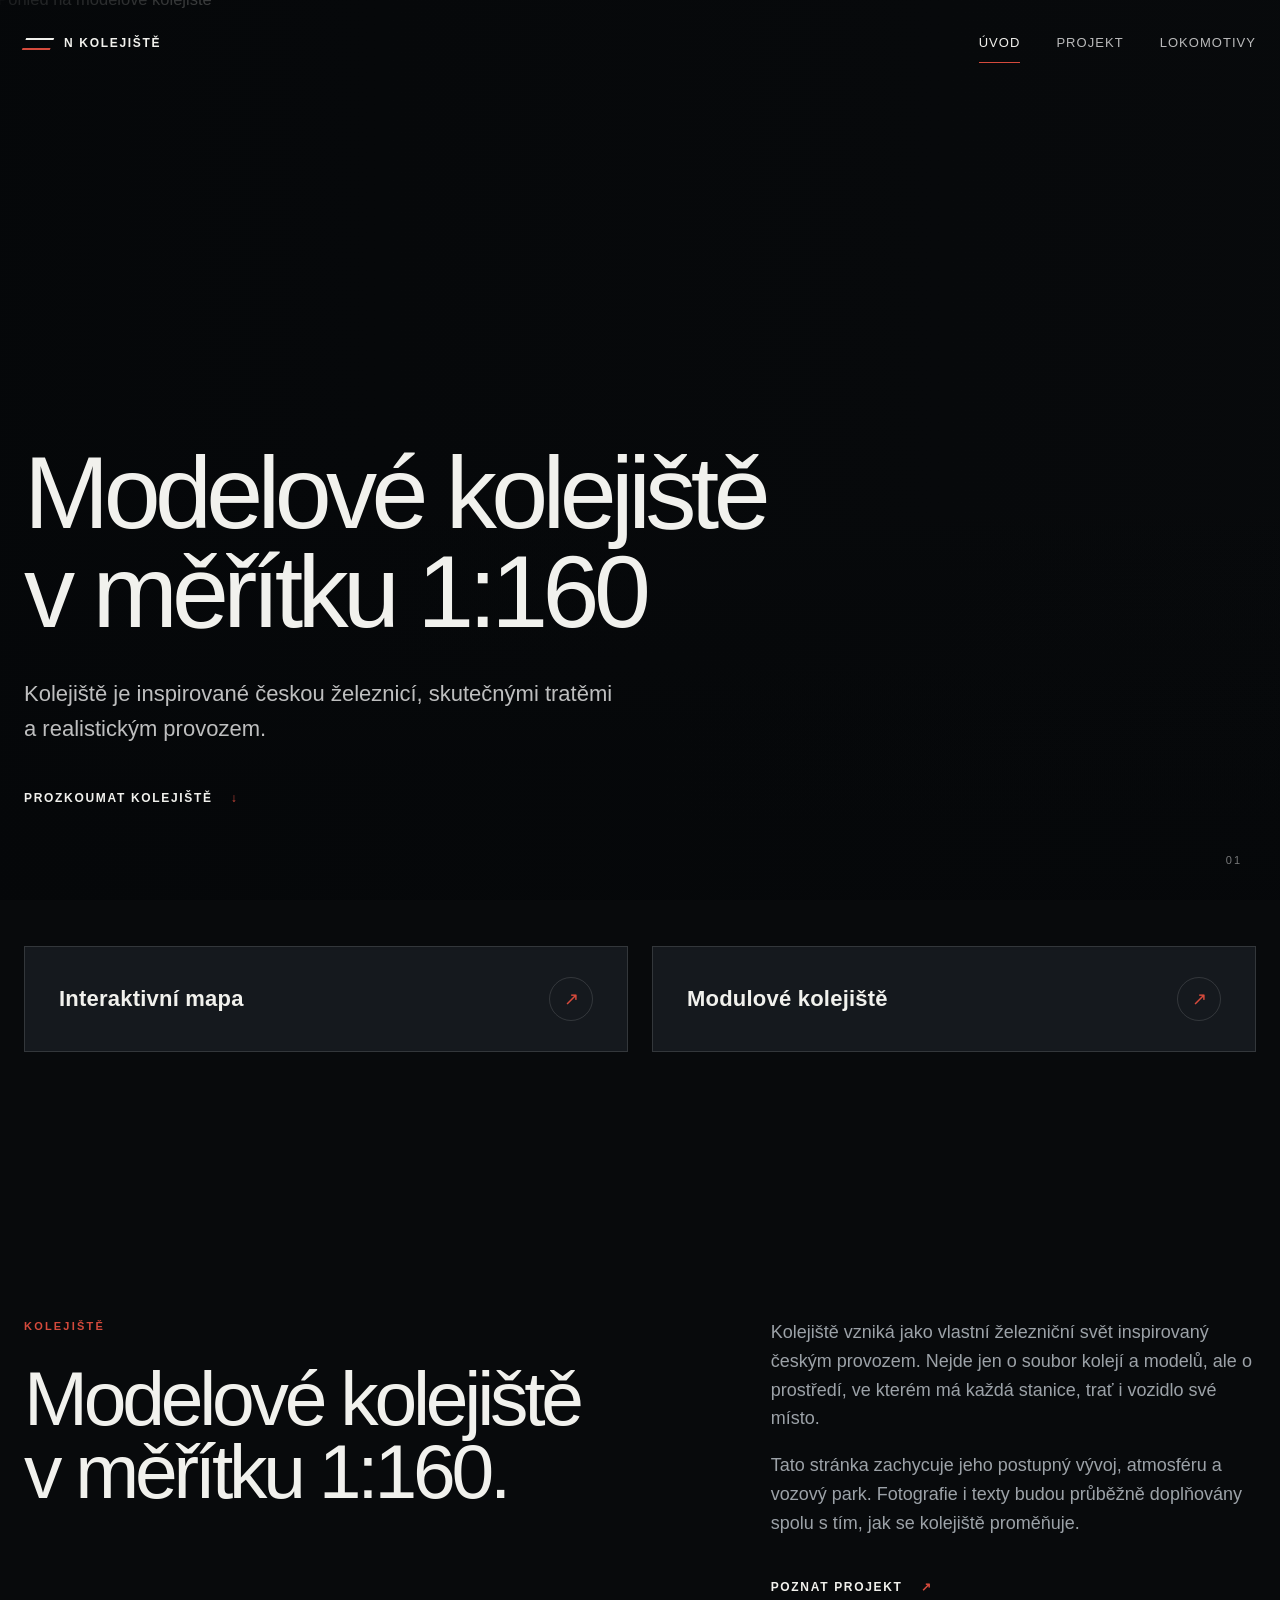
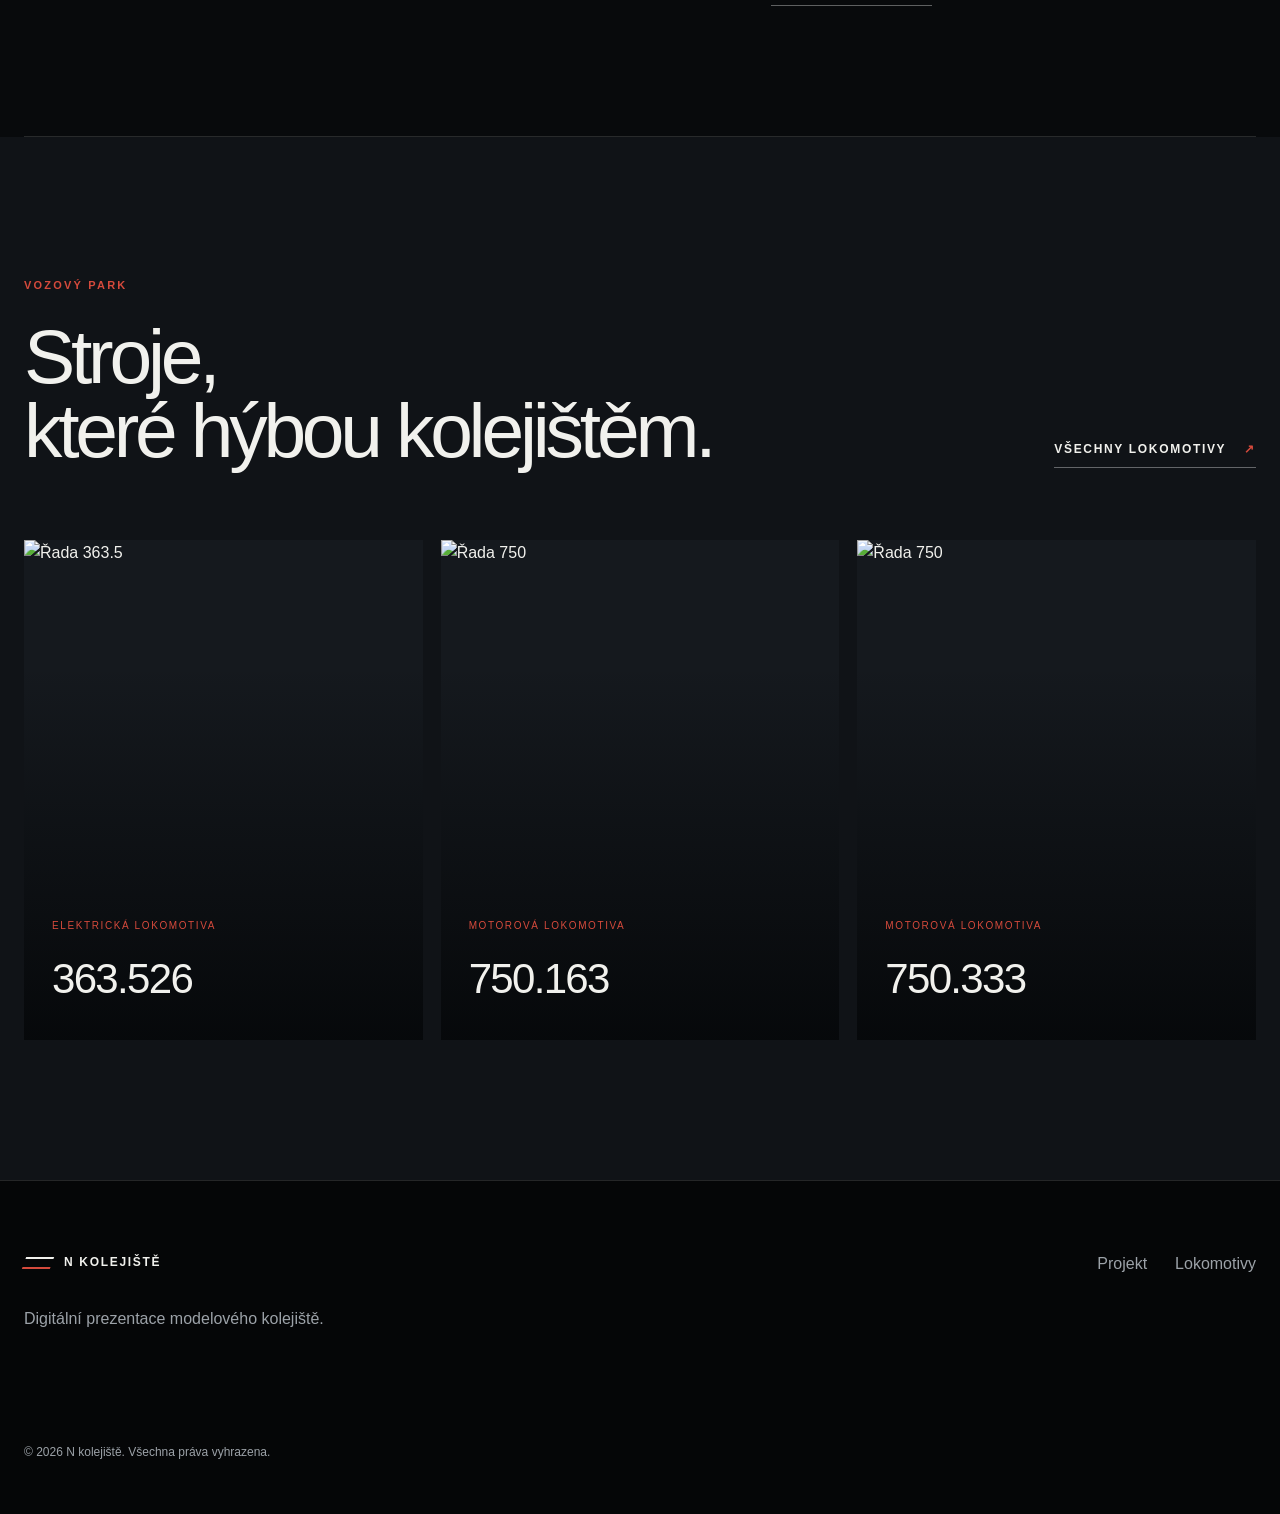
==== index.html @ adbabaef "Add files via upload" ====
<!DOCTYPE html>
<html lang="cs">
<head>
  <meta charset="UTF-8">
  <meta name="viewport" content="width=device-width, initial-scale=1.0">
  <meta name="description" content="Prezentace modelového kolejiště a jeho vozového parku.">
  <meta name="theme-color" content="#090b0d">
  <link rel="canonical" href="https://n-kolejiste.cz/index.html">
  <meta property="og:type" content="website">
  <meta property="og:title" content="N kolejiště">
  <meta property="og:description" content="Prezentace modelového kolejiště a jeho vozového parku.">
  <meta property="og:image" content="assets/images/kolejiste/uvodni_foto.jpg">
  <title>N kolejiště</title>
  <link rel="icon" href="assets/images/favicon.svg" type="image/svg+xml">
  <link rel="stylesheet" href="assets/css/style.css">
  <script type="module" src="assets/js/main.js"></script>
</head>
<body data-page="home">
  <header class="site-header" id="siteHeader"></header>

  <main>
    <section class="hero hero-home">
      <div class="hero-media">
        <img src="assets/images/kolejiste/uvodni_foto.jpg" alt="Pohled na modelové kolejiště" width="2121" height="1414">
      </div>
      <div class="hero-overlay"></div>

      <div class="hero-content container">
        <h2 class="display-title reveal">Modelové kolejiště<br>v měřítku 1:160</h2>
        <p class="hero-lead reveal">
          Kolejiště je inspirované českou železnicí, skutečnými tratěmi
          a realistickým provozem.
        </p>
        <a class="text-link reveal" href="#kolejiste">Prozkoumat kolejiště <span>↓</span></a>
      </div>

      <div class="hero-index">01</div>
    </section>

    <section class="quick-links container">
      <a class="quick-link reveal" href="https://nkolejiste.github.io/3dmap/" target="_blank" rel="noopener noreferrer">
        <span class="quick-link-label">Interaktivní mapa</span>
        <span class="quick-link-arrow">↗</span>
      </a>
      <a class="quick-link reveal" href="https://nkolejiste.github.io/web2/" target="_blank" rel="noopener noreferrer">
        <span class="quick-link-label">Modulové kolejiště</span>
        <span class="quick-link-arrow">↗</span>
      </a>
    </section>

    <section class="story-section container" id="kolejiste">
      <div class="section-number reveal"></div>
      <div class="story-grid">
        <div>
          <p class="eyebrow reveal">KOLEJIŠTĚ</p>
          <h2 class="section-title reveal">Modelové kolejiště<br>v měřítku 1:160.</h2>
        </div>
        <div class="story-copy reveal">
          <p>
            Kolejiště vzniká jako vlastní železniční svět inspirovaný českým
            provozem. Nejde jen o soubor kolejí a modelů, ale o prostředí,
            ve kterém má každá stanice, trať i vozidlo své místo.
          </p>
          <p>
            Tato stránka zachycuje jeho postupný vývoj, atmosféru a vozový park.
            Fotografie i texty budou průběžně doplňovány spolu s tím, jak se
            kolejiště proměňuje.
          </p>
          <a class="button-link" href="projekt.html">Poznat projekt <span>↗</span></a>
        </div>
      </div>
    </section>

    <!--<section class="feature-image container-wide">
      <figure class="image-frame reveal">
        <img src="assets/images/kolejiste/stanice.svg" alt="Modelová železniční stanice">
        <figcaption>
          <span>STANICE</span>
          <p>Centrum provozu a místo setkávání osobní i nákladní dopravy.</p>
        </figcaption>
      </figure>
    </section>-->

    <section class="fleet-preview">
      <div class="container">
        <div class="fleet-heading">
          <div>
            <p class="eyebrow reveal">VOZOVÝ PARK</p>
            <h2 class="section-title reveal">Stroje, <br>které hýbou kolejištěm.</h2>
          </div>
          <a class="button-link reveal" href="lokomotivy.html">Všechny lokomotivy <span>↗</span></a>
        </div>

        <div class="home-loco-grid" id="homeLocoGrid"></div>
      </div>
    </section>
  </main>

  <footer class="site-footer" id="siteFooter"></footer>
</body>
</html>
---- assets/css/style.css ----
:root {
  --bg: #080a0c;
  --bg-soft: #101317;
  --panel: #15191e;
  --text: #f1f1ed;
  --muted: #9ca2a8;
  --line: rgba(255, 255, 255, 0.13);
  --accent: #d54a3c;
  --container: 1240px;
  --wide: 1500px;
}

* { box-sizing: border-box; }

html {
  scroll-behavior: smooth;
  background: var(--bg);
}

body {
  margin: 0;
  background: var(--bg);
  color: var(--text);
  font-family: Inter, "Segoe UI", Arial, sans-serif;
  line-height: 1.6;
  overflow-x: hidden;
}

body.menu-open { overflow: hidden; }

img {
  width: 100%;
  display: block;
}

a { color: inherit; text-decoration: none; }
button { font: inherit; }

.container {
  width: min(calc(100% - 48px), var(--container));
  margin-inline: auto;
}

.container-wide {
  width: min(calc(100% - 32px), var(--wide));
  margin-inline: auto;
}

.site-header {
  position: fixed;
  inset: 0 0 auto;
  z-index: 100;
  height: 88px;
  padding: 0 max(24px, calc((100vw - var(--wide)) / 2));
  display: flex;
  align-items: center;
  justify-content: space-between;
  transition: background .35s ease, backdrop-filter .35s ease, border-color .35s ease;
  border-bottom: 1px solid transparent;
}

.site-header.scrolled {
  background: rgba(8, 10, 12, .72);
  backdrop-filter: blur(18px);
  border-color: var(--line);
}

.brand {
  display: inline-flex;
  align-items: center;
  gap: 12px;
  font-size: 12px;
  font-weight: 700;
  letter-spacing: .14em;
  white-space: nowrap;
}

.brand-mark {
  width: 28px;
  height: 12px;
  display: inline-block;
  border-top: 2px solid var(--text);
  border-bottom: 2px solid var(--accent);
  transform: skewX(-20deg);
}

.main-nav {
  display: flex;
  gap: 36px;
  align-items: center;
}

.main-nav a {
  position: relative;
  color: rgba(255,255,255,.72);
  font-size: 13px;
  letter-spacing: .08em;
  text-transform: uppercase;
  transition: color .25s ease;
}

.main-nav a::after {
  content: "";
  position: absolute;
  left: 0;
  right: 100%;
  bottom: -9px;
  height: 1px;
  background: var(--accent);
  transition: right .3s ease;
}

.main-nav a:hover,
.main-nav a.active { color: var(--text); }

.main-nav a:hover::after,
.main-nav a.active::after { right: 0; }

.menu-toggle {
  display: none;
  width: 42px;
  height: 42px;
  border: 0;
  background: transparent;
  padding: 12px 6px;
  cursor: pointer;
}

.menu-toggle span {
  display: block;
  width: 100%;
  height: 1px;
  background: white;
  margin: 7px 0;
  transition: transform .3s ease;
}

.hero {
  min-height: 100svh;
  position: relative;
  display: flex;
  align-items: flex-end;
  overflow: hidden;
}

.hero-media,
.hero-overlay {
  position: absolute;
  inset: 0;
}

.hero-media img {
  height: 100%;
  object-fit: cover;
  transform: scale(1.03);
}

.hero-overlay {
  background:
    linear-gradient(90deg, rgba(5,7,9,.90) 0%, rgba(5,7,9,.52) 48%, rgba(5,7,9,.14) 100%),
    linear-gradient(0deg, rgba(5,7,9,.82) 0%, transparent 45%);
}

.hero-content {
  position: relative;
  z-index: 2;
  padding-bottom: 90px;
}

.eyebrow {
  margin: 0 0 26px;
  color: var(--accent);
  font-size: 11px;
  font-weight: 700;
  letter-spacing: .2em;
  text-transform: uppercase;
}

.display-title,
.page-title,
.section-title {
  margin: 0;
  font-weight: 500;
  letter-spacing: -.055em;
  line-height: .96;
}

.display-title {
  max-width: 920px;
  font-size: clamp(60px, 8vw, 124px);
}

.hero-lead {
  max-width: 590px;
  margin: 35px 0 38px;
  font-size: clamp(17px, 2vw, 22px);
  color: rgba(255,255,255,.74);
}

.text-link,
.button-link {
  display: inline-flex;
  align-items: center;
  gap: 18px;
  font-size: 12px;
  font-weight: 700;
  letter-spacing: .14em;
  text-transform: uppercase;
}

.text-link span,
.button-link span { color: var(--accent); }

.button-link {
  padding-bottom: 8px;
  border-bottom: 1px solid rgba(255,255,255,.35);
  transition: border-color .25s ease;
}

.button-link:hover { border-color: var(--accent); }

.hero-index {
  position: absolute;
  z-index: 2;
  right: 38px;
  bottom: 30px;
  font-size: 11px;
  letter-spacing: .18em;
  color: rgba(255,255,255,.45);
}

.quick-links {
  display: grid;
  grid-template-columns: 1fr 1fr;
  gap: 24px;
  padding: 46px 0;
}

.quick-link {
  display: flex;
  align-items: center;
  justify-content: space-between;
  gap: 20px;
  padding: 30px 34px;
  border: 1px solid var(--line);
  background: var(--panel);
  transition: border-color .25s ease, background .25s ease, transform .25s ease;
}

.quick-link:hover {
  border-color: var(--accent);
  background: var(--bg-soft);
  transform: translateY(-2px);
}

.quick-link-label {
  font-size: clamp(17px, 2vw, 22px);
  font-weight: 700;
  letter-spacing: .01em;
}

.quick-link-arrow {
  flex: 0 0 auto;
  width: 44px;
  height: 44px;
  display: flex;
  align-items: center;
  justify-content: center;
  border-radius: 50%;
  border: 1px solid var(--line);
  color: var(--accent);
  font-size: 18px;
  transition: background .25s ease, color .25s ease, border-color .25s ease;
}

.quick-link:hover .quick-link-arrow {
  background: var(--accent);
  border-color: var(--accent);
  color: var(--text);
}

.story-section {
  position: relative;
  padding: 150px 0 130px;
  border-bottom: 1px solid var(--line);
}

.section-number {
  color: var(--muted);
  font-size: 11px;
  letter-spacing: .18em;
  margin-bottom: 70px;
}

.story-grid,
.project-text-grid {
  display: grid;
  grid-template-columns: 1.15fr .85fr;
  gap: 90px;
}

.section-title {
  font-size: clamp(46px, 6vw, 86px);
}

.story-copy {
  max-width: 580px;
  color: var(--muted);
  font-size: 18px;
}

.story-copy p:first-child { margin-top: 0; }
.story-copy .button-link { color: var(--text); margin-top: 22px; }

.feature-image {
  padding: 70px 0 150px;
}

.image-frame {
  margin: 0;
  position: relative;
  overflow: hidden;
}

.image-frame img {
  aspect-ratio: 16/8.3;
  object-fit: cover;
  transition: transform 1.2s cubic-bezier(.2,.7,.2,1);
}

.image-frame:hover img { transform: scale(1.025); }

.image-frame figcaption {
  position: absolute;
  inset: auto 0 0;
  padding: 90px 46px 38px;
  background: linear-gradient(transparent, rgba(5,7,9,.88));
}

.image-frame figcaption span {
  color: var(--accent);
  font-size: 11px;
  letter-spacing: .18em;
}

.image-frame figcaption p {
  margin: 8px 0 0;
  max-width: 430px;
  color: rgba(255,255,255,.72);
}

.split-feature {
  padding: 40px 0 160px;
  display: grid;
  grid-template-columns: .9fr 1.1fr;
  align-items: center;
  gap: 100px;
}

.split-copy p:last-child {
  max-width: 510px;
  color: var(--muted);
  font-size: 18px;
  margin-top: 38px;
}

.portrait-frame {
  margin: 0;
  overflow: hidden;
}

.portrait-frame img {
  aspect-ratio: 4/5;
  object-fit: cover;
}

.fleet-preview {
  background: var(--bg-soft);
  padding: 140px 0;
}

.fleet-heading {
  display: flex;
  justify-content: space-between;
  align-items: flex-end;
  gap: 30px;
  margin-bottom: 72px;
}

.home-loco-grid {
  display: grid;
  grid-template-columns: repeat(3, 1fr);
  gap: 18px;
}

.home-loco-card {
  min-height: 500px;
  position: relative;
  overflow: hidden;
  background: var(--panel);
}

.home-loco-card img {
  position: absolute;
  inset: 0;
  height: 100%;
  object-fit: cover;
  transition: transform .7s ease;
}

.home-loco-card:hover img { transform: scale(1.035); }

.home-loco-card::after {
  content: "";
  position: absolute;
  inset: 0;
  background: linear-gradient(transparent 25%, rgba(5,7,9,.92) 100%);
}

.home-loco-content {
  position: absolute;
  z-index: 2;
  inset: auto 28px 28px;
}

.home-loco-content span {
  color: var(--accent);
  font-size: 10px;
  letter-spacing: .16em;
}

.home-loco-content h3 {
  margin: 8px 0 0;
  font-size: 42px;
  font-weight: 500;
  letter-spacing: -.04em;
}

.page-hero {
  min-height: 65vh;
  padding: 180px 0 100px;
  display: flex;
  align-items: flex-end;
  background:
    radial-gradient(circle at 75% 20%, rgba(213,74,60,.11), transparent 32%),
    linear-gradient(180deg, #0b0e11, #080a0c);
}

.page-hero-grid {
  display: grid;
  grid-template-columns: 1.2fr .8fr;
  align-items: flex-end;
  gap: 70px;
}

.page-title {
  font-size: clamp(70px, 9vw, 140px);
}

.page-intro {
  max-width: 520px;
  margin: 0 0 8px;
  color: var(--muted);
  font-size: 20px;
}

.project-intro {
  display: grid;
  grid-template-columns: repeat(3, 1fr);
  padding: 80px 0;
  border-top: 1px solid var(--line);
  border-bottom: 1px solid var(--line);
}

.project-stat {
  min-height: 150px;
  padding: 18px 38px;
  border-right: 1px solid var(--line);
}

.project-stat:first-child { padding-left: 0; }
.project-stat:last-child { border-right: 0; }

.project-stat span {
  color: var(--accent);
  font-size: 11px;
  letter-spacing: .18em;
}

.project-stat p {
  max-width: 240px;
  font-size: 20px;
}

.project-block { padding: 90px 0 140px; }

.wide-project-image {
  margin: 0 0 110px;
  overflow: hidden;
}

.wide-project-image img {
  aspect-ratio: 16/7;
  object-fit: cover;
}

.timeline-section {
  padding: 10px 0 150px;
}

.timeline-section > .section-title { margin-bottom: 80px; }

.timeline {
  border-top: 1px solid var(--line);
}

.timeline-item {
  display: grid;
  grid-template-columns: 100px 1fr;
  gap: 30px;
  padding: 42px 0;
  border-bottom: 1px solid var(--line);
}

.timeline-item > span {
  color: var(--accent);
  font-size: 11px;
  letter-spacing: .18em;
}

.timeline-item h3 {
  margin: 0 0 9px;
  font-size: 28px;
  font-weight: 500;
}

.timeline-item p {
  margin: 0;
  max-width: 650px;
  color: var(--muted);
}

.catalog-controls {
  padding: 48px 0;
  display: flex;
  justify-content: space-between;
  align-items: center;
  border-top: 1px solid var(--line);
  border-bottom: 1px solid var(--line);
}

.filter-row {
  display: flex;
  gap: 10px;
  flex-wrap: wrap;
}

.filter-button {
  border: 1px solid var(--line);
  background: transparent;
  color: var(--muted);
  padding: 11px 18px;
  border-radius: 99px;
  cursor: pointer;
  transition: .25s ease;
}

.filter-button:hover,
.filter-button.active {
  color: var(--text);
  border-color: var(--accent);
  background: rgba(213,74,60,.08);
}

.catalog-count {
  color: var(--muted);
  font-size: 13px;
}

.locomotive-list {
  padding: 80px 0 140px;
}

.loco-row {
  display: grid;
  grid-template-columns: 1.35fr .65fr;
  min-height: 610px;
  margin-bottom: 24px;
  background: var(--bg-soft);
  overflow: hidden;
}

.loco-row:nth-child(even) {
  grid-template-columns: .65fr 1.35fr;
}

.loco-row:nth-child(even) .loco-media { order: 2; }

.loco-media {
  position: relative;
  overflow: hidden;
  min-height: 500px;
}

.loco-media img {
  height: 100%;
  object-fit: cover;
  transition: transform .9s ease;
}

.loco-row:hover .loco-media img { transform: scale(1.03); }

.loco-copy {
  padding: 54px;
  display: flex;
  flex-direction: column;
  justify-content: flex-end;
}

.loco-type {
  margin: 0 0 auto;
  color: var(--accent);
  font-size: 10px;
  font-weight: 700;
  letter-spacing: .17em;
  text-transform: uppercase;
}

.loco-copy h2 {
  margin: 0;
  font-size: clamp(62px, 7vw, 104px);
  font-weight: 500;
  line-height: .9;
  letter-spacing: -.06em;
}

.loco-copy p {
  max-width: 440px;
  margin: 28px 0 34px;
  color: var(--muted);
  font-size: 17px;
}

.detail-button {
  align-self: flex-start;
  border: 0;
  background: transparent;
  color: var(--text);
  padding: 0 0 8px;
  border-bottom: 1px solid rgba(255,255,255,.35);
  font-size: 11px;
  font-weight: 700;
  letter-spacing: .14em;
  text-transform: uppercase;
  cursor: pointer;
}

.detail-button:hover { border-color: var(--accent); }

.loco-dialog {
  width: min(1080px, calc(100% - 28px));
  max-height: calc(100vh - 28px);
  border: 1px solid var(--line);
  padding: 0;
  background: #0e1115;
  color: var(--text);
}

.loco-dialog::backdrop {
  background: rgba(0,0,0,.82);
  backdrop-filter: blur(8px);
}

.dialog-close {
  position: fixed;
  z-index: 4;
  top: 30px;
  right: 38px;
  width: 48px;
  height: 48px;
  border: 1px solid var(--line);
  border-radius: 50%;
  background: rgba(8,10,12,.78);
  color: white;
  font-size: 30px;
  line-height: 1;
  cursor: pointer;
}

.dialog-hero {
  position: relative;
}

.dialog-hero img {
  height: auto;
  aspect-ratio: 16/8;
  object-fit: cover;
}

.dialog-hero::after {
  content: "";
  position: absolute;
  inset: 0;
  background: linear-gradient(transparent 40%, #0e1115 100%);
}

.dialog-title {
  position: absolute;
  z-index: 2;
  left: 48px;
  bottom: 34px;
}

.dialog-title p {
  margin: 0 0 9px;
  color: var(--accent);
  font-size: 10px;
  letter-spacing: .17em;
}

.dialog-title h2 {
  margin: 0;
  font-size: clamp(64px, 9vw, 112px);
  font-weight: 500;
  line-height: .9;
  letter-spacing: -.06em;
}

.dialog-body {
  padding: 55px 48px 70px;
}

.dialog-stats {
  display: grid;
  grid-template-columns: repeat(2, 1fr);
  border-top: 1px solid var(--line);
  margin-bottom: 55px;
}

.dialog-stat {
  display: flex;
  justify-content: space-between;
  gap: 20px;
  padding: 18px 0;
  border-bottom: 1px solid var(--line);
}

.dialog-stat:nth-child(odd) { padding-right: 22px; }
.dialog-stat:nth-child(even) { padding-left: 22px; border-left: 1px solid var(--line); }
.dialog-stat span { color: var(--muted); }
.dialog-description { max-width: 760px; color: var(--muted); font-size: 18px; }

.next-page-panel {
  background: var(--accent);
  color: white;
  padding: 90px 0;
}

.next-page-panel .eyebrow { color: rgba(255,255,255,.72); }

.next-page-grid {
  display: flex;
  justify-content: space-between;
  align-items: center;
}

.circle-link {
  width: 94px;
  height: 94px;
  border: 1px solid rgba(255,255,255,.65);
  border-radius: 50%;
  display: grid;
  place-items: center;
  font-size: 30px;
  transition: background .25s ease, color .25s ease;
}

.circle-link:hover { background: white; color: var(--accent); }

.site-footer {
  padding: 70px 0 40px;
  background: #050607;
  border-top: 1px solid var(--line);
}

.footer-grid {
  display: grid;
  grid-template-columns: 1fr auto;
  gap: 50px;
}

.footer-brand { margin-bottom: 18px; }
.site-footer p { color: var(--muted); }
.footer-nav { display: flex; gap: 28px; align-items: start; }
.footer-nav a { color: var(--muted); }
.footer-nav a:hover { color: var(--text); }
.copyright { grid-column: 1 / -1; margin-top: 45px; font-size: 12px; }

.reveal {
  opacity: 0;
  transform: translateY(24px);
  transition: opacity .8s ease, transform .8s ease;
}

.reveal.visible {
  opacity: 1;
  transform: translateY(0);
}

@media (max-width: 980px) {
  .menu-toggle { display: block; position: relative; z-index: 102; }
  .main-nav {
    position: fixed;
    inset: 0;
    background: rgba(8,10,12,.98);
    flex-direction: column;
    align-items: flex-start;
    justify-content: center;
    padding: 0 32px;
    gap: 26px;
    transform: translateX(100%);
    transition: transform .35s ease;
  }
  .main-nav.open { transform: translateX(0); }
  .main-nav a { font-size: 34px; letter-spacing: -.03em; text-transform: none; }
  .menu-toggle.active span:first-child { transform: translateY(4px) rotate(45deg); }
  .menu-toggle.active span:last-child { transform: translateY(-4px) rotate(-45deg); }

  .story-grid,
  .project-text-grid,
  .page-hero-grid,
  .split-feature {
    grid-template-columns: 1fr;
    gap: 50px;
  }

  .split-feature { padding-bottom: 120px; }
  .portrait-frame { width: min(100%, 650px); margin-left: auto; }

  .home-loco-grid { grid-template-columns: 1fr; }
  .home-loco-card { min-height: 430px; }

  .project-intro { grid-template-columns: 1fr; }
  .project-stat {
    border-right: 0;
    border-bottom: 1px solid var(--line);
    padding: 28px 0;
    min-height: auto;
  }
  .project-stat:last-child { border-bottom: 0; }

  .loco-row,
  .loco-row:nth-child(even) {
    grid-template-columns: 1fr;
  }
  .loco-row:nth-child(even) .loco-media { order: 0; }
  .loco-copy { min-height: 430px; }
}

@media (max-width: 640px) {
  .container { width: min(calc(100% - 30px), var(--container)); }
  .container-wide { width: 100%; }
  .site-header { height: 72px; padding-inline: 15px; }
  .brand { font-size: 10px; }
  .hero-content { padding-bottom: 56px; }
  .display-title { font-size: clamp(52px, 16vw, 78px); }
  .hero-lead { font-size: 16px; }
  .hero-index { display: none; }

  .story-section { padding: 100px 0 90px; }
  .section-number { margin-bottom: 45px; }
  .section-title { font-size: 48px; }
  .story-copy { font-size: 16px; }

  .quick-links { grid-template-columns: 1fr; padding: 26px 0; }
  .quick-link { padding: 24px 24px; }

  .feature-image { padding: 0 0 100px; }
  .image-frame img { aspect-ratio: 4/5; }
  .image-frame figcaption { padding: 90px 22px 26px; }

  .split-feature { padding: 0 0 100px; }
  .fleet-preview { padding: 100px 0; }
  .fleet-heading { align-items: flex-start; flex-direction: column; }

  .page-hero { min-height: 72vh; padding: 140px 0 70px; }
  .page-title { font-size: 72px; }
  .page-intro { font-size: 17px; }

  .project-block { padding-top: 30px; }
  .wide-project-image { margin-bottom: 80px; }
  .wide-project-image img { aspect-ratio: 4/5; }

  .catalog-controls { align-items: flex-start; gap: 24px; flex-direction: column; }
  .locomotive-list { padding-top: 35px; }
  .loco-row { margin-bottom: 12px; }
  .loco-media { min-height: 360px; }
  .loco-copy { padding: 32px 22px; min-height: 390px; }
  .loco-copy h2 { font-size: 68px; }

  .dialog-title { left: 22px; bottom: 22px; }
  .dialog-body { padding: 42px 22px 55px; }
  .dialog-stats { grid-template-columns: 1fr; }
  .dialog-stat:nth-child(odd),
  .dialog-stat:nth-child(even) { padding: 15px 0; border-left: 0; }
  .dialog-close { top: 18px; right: 18px; }

  .next-page-grid { gap: 30px; }
  .circle-link { width: 72px; height: 72px; flex: 0 0 auto; }

  .footer-grid { grid-template-columns: 1fr; }
  .copyright { grid-column: auto; margin-top: 10px; }
}
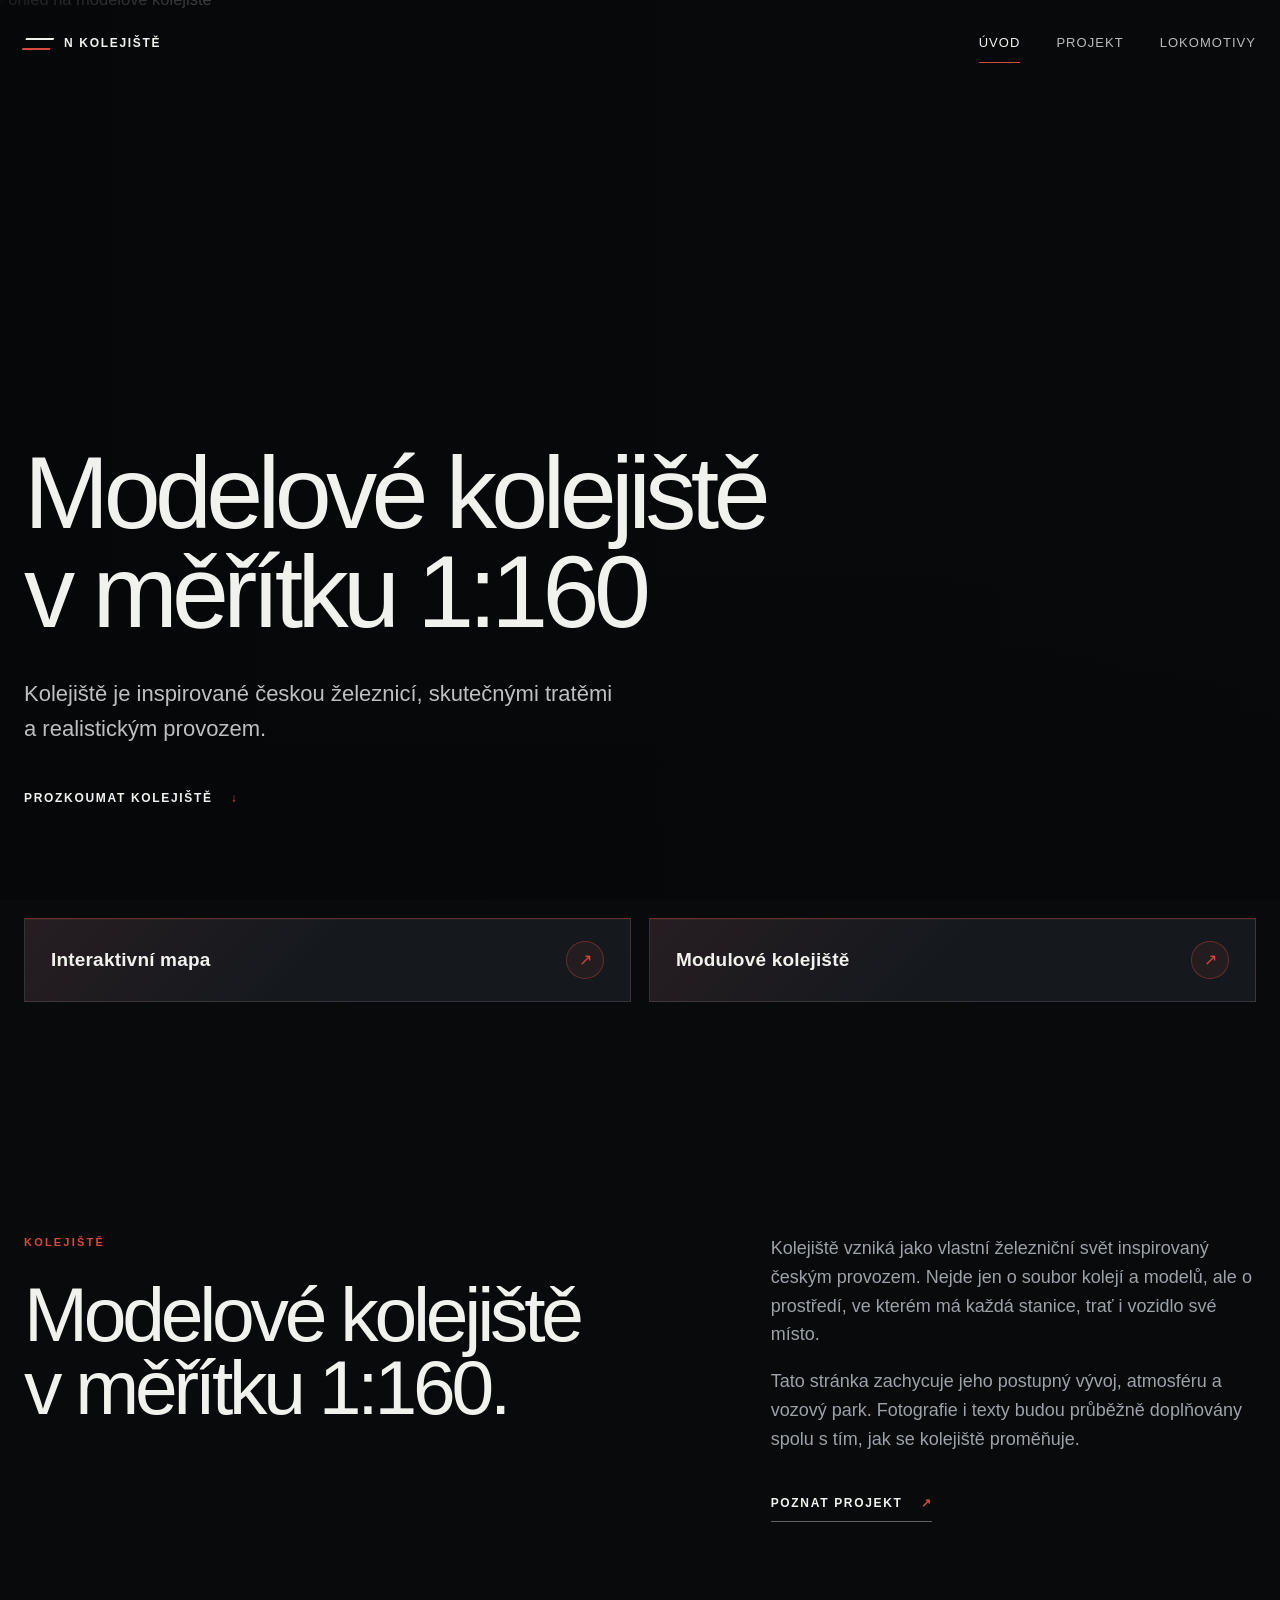
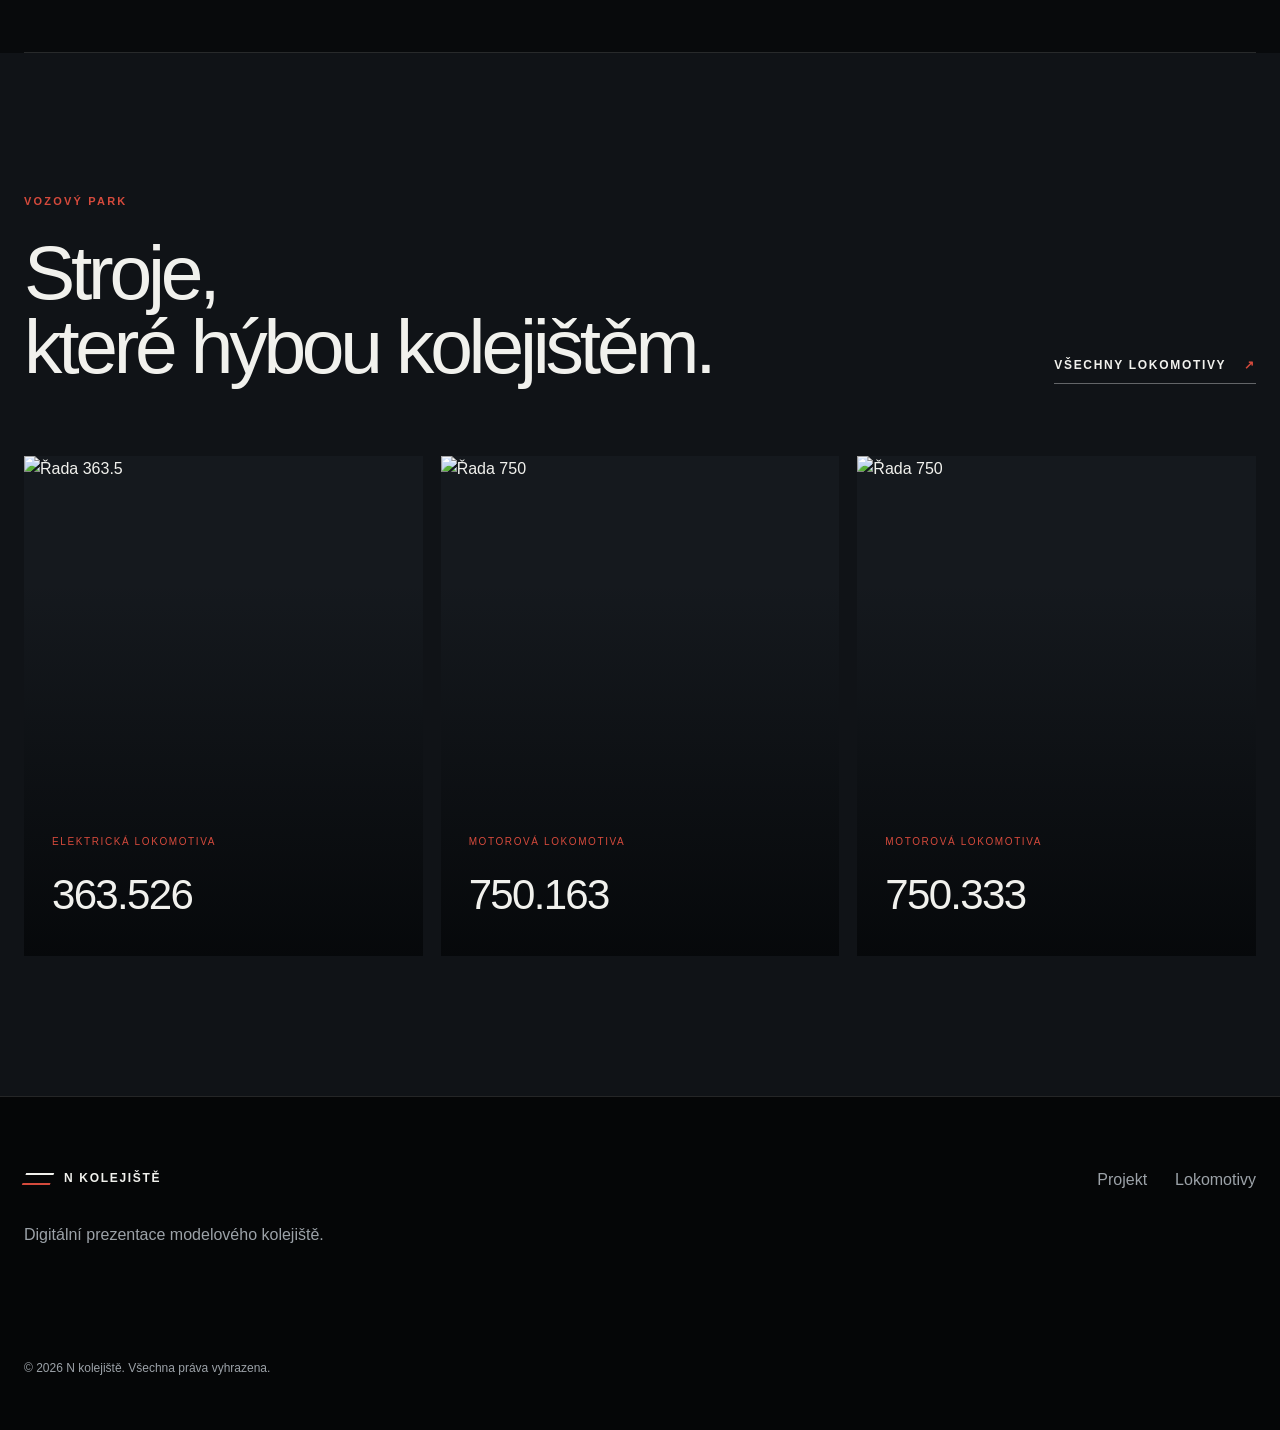
==== commit d27d9e65: "Update index.html" ====
--- a/index.html
+++ b/index.html
@@ -34,7 +34,7 @@
         <a class="text-link reveal" href="#kolejiste">Prozkoumat kolejiště <span>↓</span></a>
       </div>
 
-      <div class="hero-index">01</div>
+      <div class="hero-index"></div>
     </section>
 
     <section class="quick-links container">
--- a/assets/css/style.css
+++ b/assets/css/style.css
@@ -229,54 +229,80 @@
   color: rgba(255,255,255,.45);
 }
 
-.quick-links {
+ .quick-links {
   display: grid;
   grid-template-columns: 1fr 1fr;
-  gap: 24px;
-  padding: 46px 0;
+  gap: 18px;
+  padding: 18px 0 42px;
 }
 
 .quick-link {
+  position: relative;
   display: flex;
   align-items: center;
   justify-content: space-between;
   gap: 20px;
-  padding: 30px 34px;
-  border: 1px solid var(--line);
-  background: var(--panel);
-  transition: border-color .25s ease, background .25s ease, transform .25s ease;
+  padding: 22px 26px;
+  overflow: hidden;
+  border: 1px solid rgba(255,255,255,.12);
+  border-top-color: rgba(213,74,60,.42);
+  background:
+    linear-gradient(135deg, rgba(213,74,60,.09), transparent 48%),
+    var(--panel);
+  box-shadow: inset 0 1px 0 rgba(255,255,255,.035);
+  transition: border-color .25s ease, background .25s ease, transform .25s ease, box-shadow .25s ease;
+}
+
+.quick-link::before {
+  content: "";
+  position: absolute;
+  inset: auto 0 0;
+  height: 2px;
+  background: var(--accent);
+  transform: scaleX(0);
+  transform-origin: left;
+  transition: transform .3s ease;
 }
 
 .quick-link:hover {
-  border-color: var(--accent);
-  background: var(--bg-soft);
+  border-color: rgba(213,74,60,.62);
+  background:
+    linear-gradient(135deg, rgba(213,74,60,.16), transparent 55%),
+    var(--bg-soft);
+  box-shadow: 0 12px 30px rgba(0,0,0,.18);
   transform: translateY(-2px);
 }
 
+.quick-link:hover::before {
+  transform: scaleX(1);
+}
+
 .quick-link-label {
-  font-size: clamp(17px, 2vw, 22px);
+  font-size: clamp(15px, 1.7vw, 19px);
   font-weight: 700;
   letter-spacing: .01em;
 }
 
 .quick-link-arrow {
   flex: 0 0 auto;
-  width: 44px;
-  height: 44px;
+  width: 38px;
+  height: 38px;
   display: flex;
   align-items: center;
   justify-content: center;
   border-radius: 50%;
-  border: 1px solid var(--line);
+  border: 1px solid rgba(213,74,60,.38);
+  background: rgba(213,74,60,.08);
   color: var(--accent);
-  font-size: 18px;
-  transition: background .25s ease, color .25s ease, border-color .25s ease;
+  font-size: 16px;
+  transition: background .25s ease, color .25s ease, border-color .25s ease, transform .25s ease;
 }
 
 .quick-link:hover .quick-link-arrow {
   background: var(--accent);
   border-color: var(--accent);
   color: var(--text);
+  transform: translateX(2px);
 }
 
 .story-section {
@@ -872,8 +898,8 @@
   .section-title { font-size: 48px; }
   .story-copy { font-size: 16px; }
 
-  .quick-links { grid-template-columns: 1fr; padding: 26px 0; }
-  .quick-link { padding: 24px 24px; }
+  .quick-links { grid-template-columns: 1fr; padding: 12px 0 30px; gap: 12px; }
+  .quick-link { padding: 20px 22px; }
 
   .feature-image { padding: 0 0 100px; }
   .image-frame img { aspect-ratio: 4/5; }
@@ -911,3 +937,13 @@
   .footer-grid { grid-template-columns: 1fr; }
   .copyright { grid-column: auto; margin-top: 10px; }
 }
+
+/* Final spacing adjustment */
+.quick-links { padding-bottom: 12px !important; }
+.quick-link small,
+.quick-link .subtext,
+.quick-link-description {
+  display: block;
+  margin-top: 6px;
+  opacity: .75;
+}
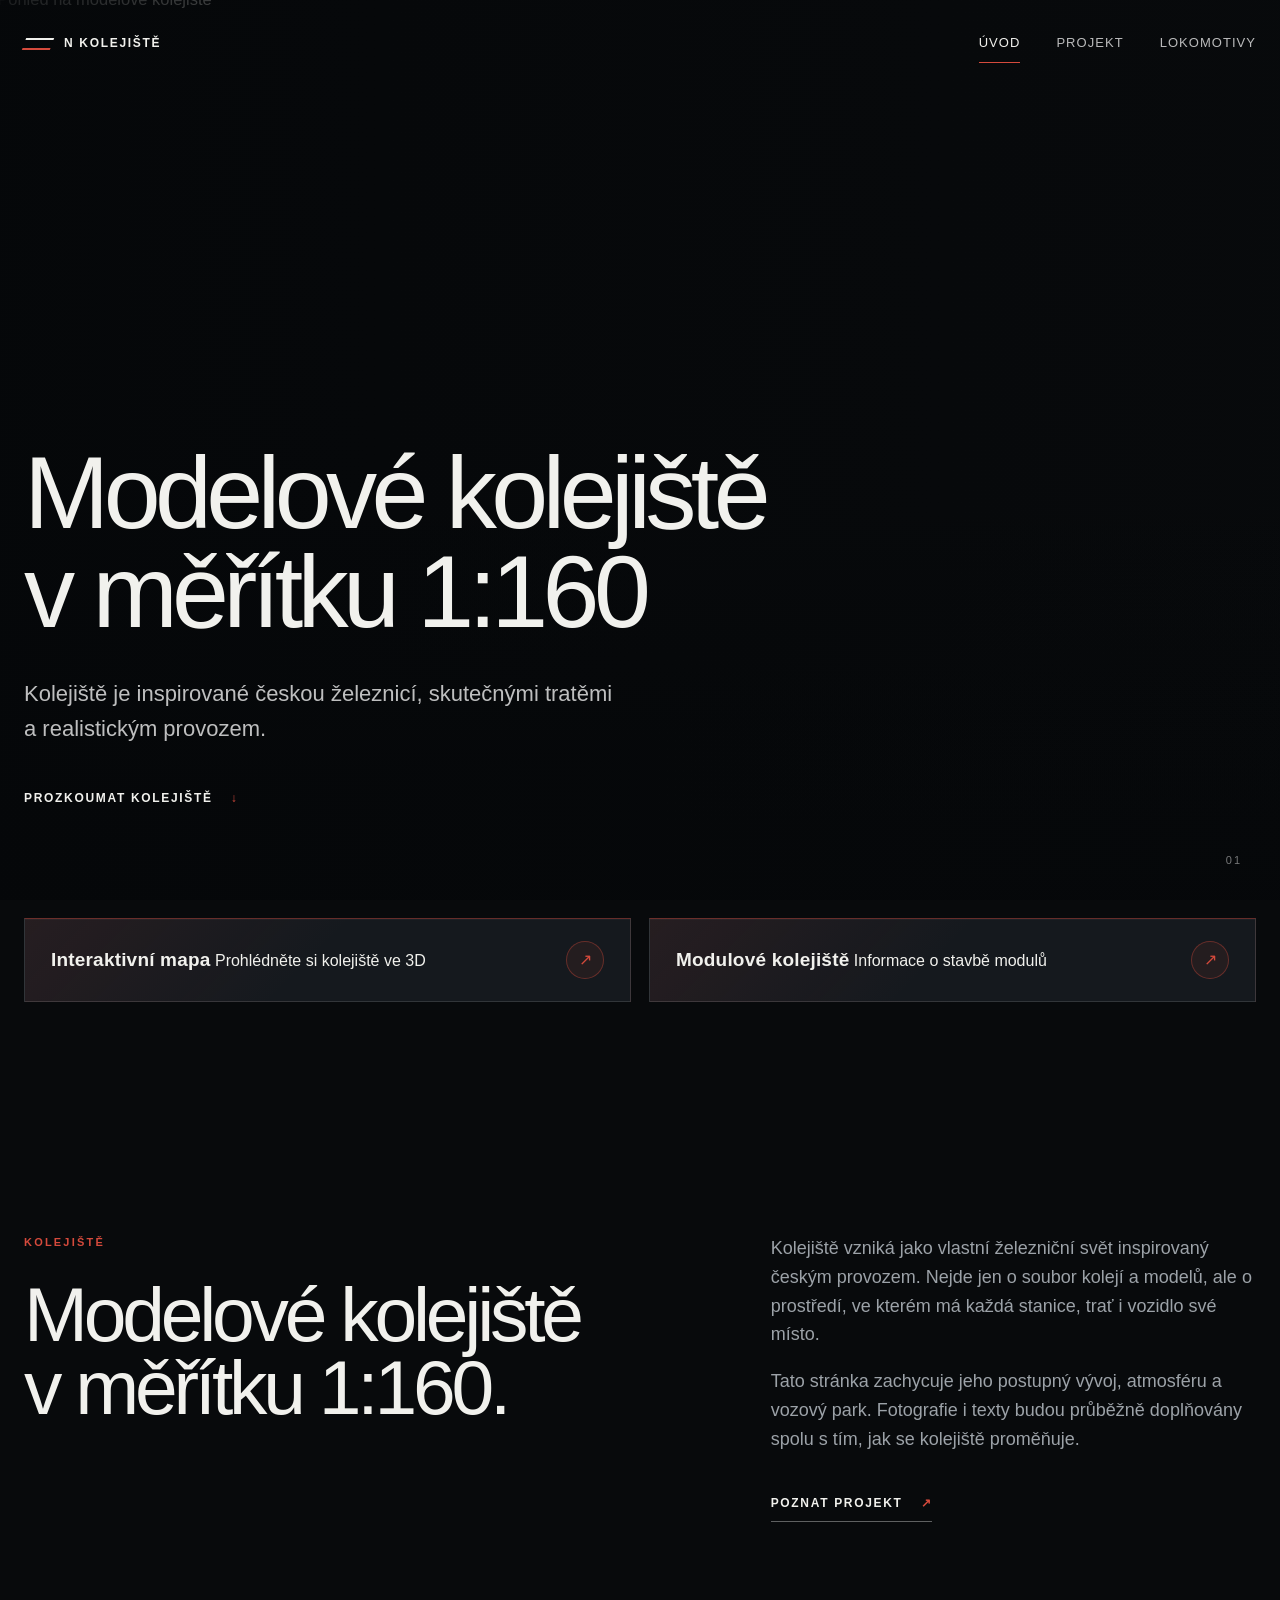
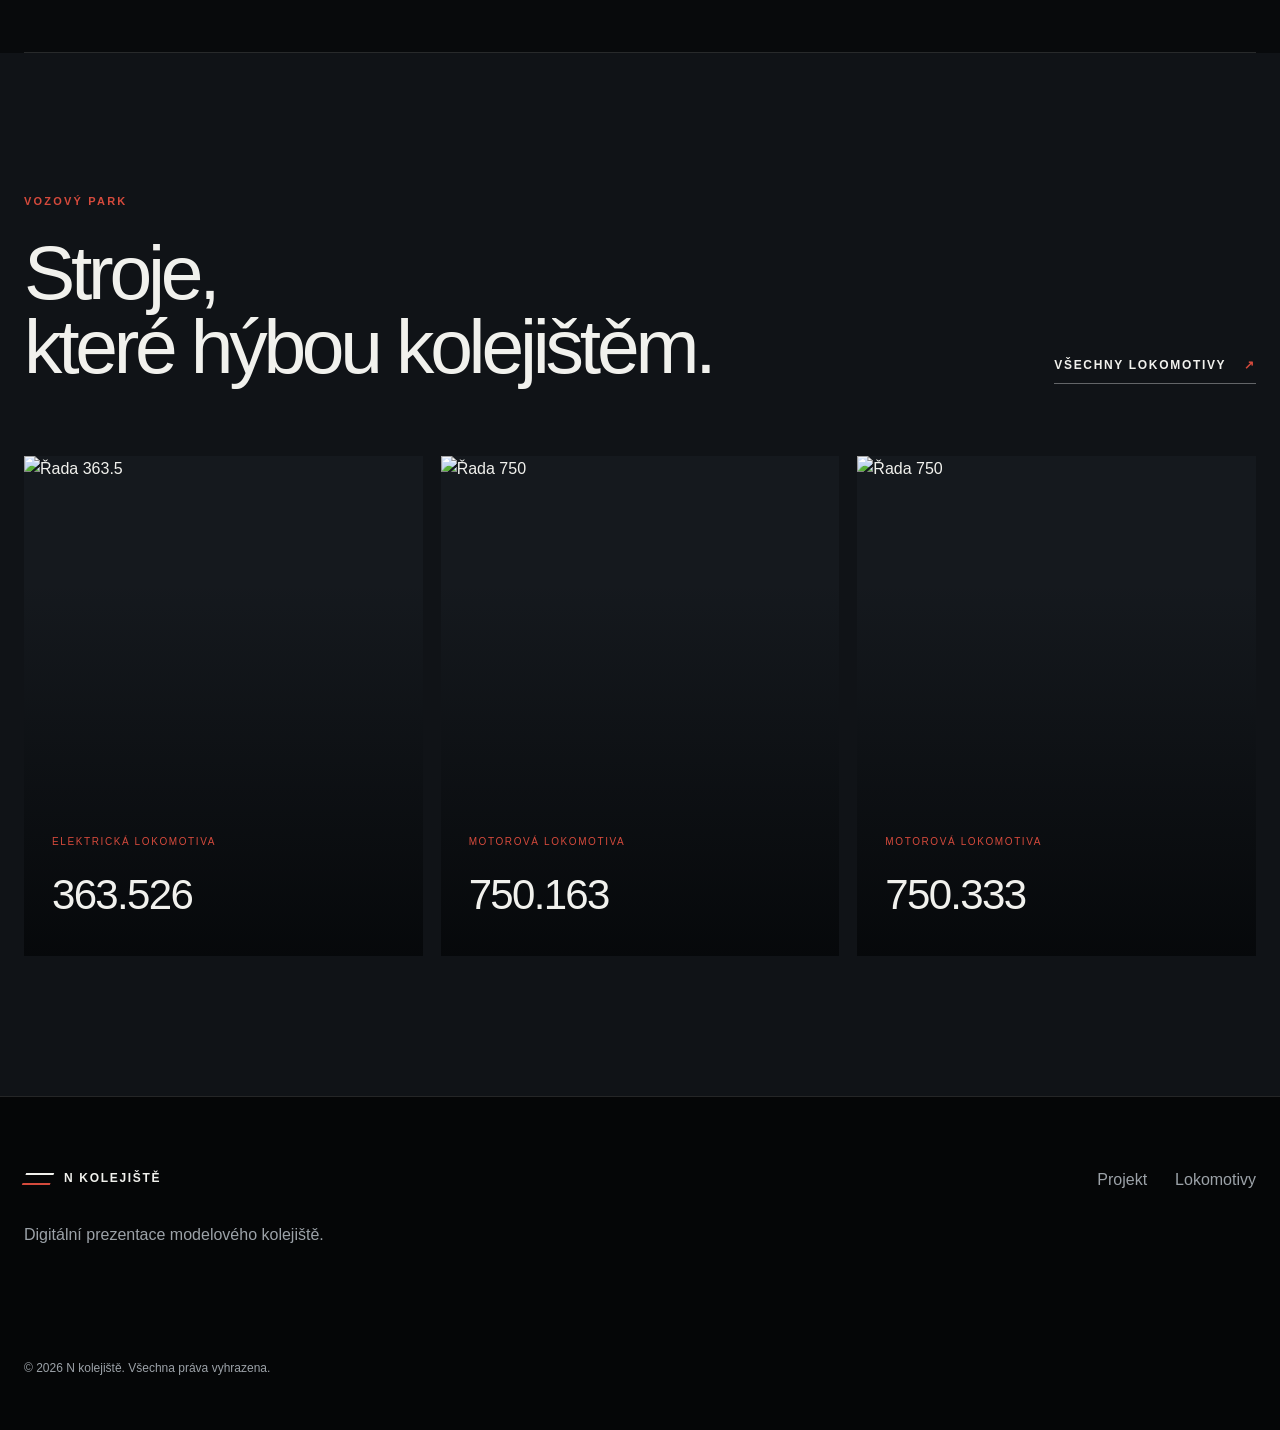
==== commit 6a2683dd: "Add files via upload" ====
--- a/index.html
+++ b/index.html
@@ -34,16 +34,22 @@
         <a class="text-link reveal" href="#kolejiste">Prozkoumat kolejiště <span>↓</span></a>
       </div>
 
-      <div class="hero-index"></div>
+      <div class="hero-index">01</div>
     </section>
 
     <section class="quick-links container">
       <a class="quick-link reveal" href="https://nkolejiste.github.io/3dmap/" target="_blank" rel="noopener noreferrer">
-        <span class="quick-link-label">Interaktivní mapa</span>
+        <div class="quick-link-content">
+          <span class="quick-link-label">Interaktivní mapa</span>
+          <span class="quick-link-subtext">Prohlédněte si kolejiště ve 3D</span>
+        </div>
         <span class="quick-link-arrow">↗</span>
       </a>
       <a class="quick-link reveal" href="https://nkolejiste.github.io/web2/" target="_blank" rel="noopener noreferrer">
-        <span class="quick-link-label">Modulové kolejiště</span>
+        <div class="quick-link-content">
+          <span class="quick-link-label">Modulové kolejiště</span>
+          <span class="quick-link-subtext">Informace o stavbě modulů</span>
+        </div>
         <span class="quick-link-arrow">↗</span>
       </a>
     </section>
@@ -71,16 +77,6 @@
       </div>
     </section>
 
-    <!--<section class="feature-image container-wide">
-      <figure class="image-frame reveal">
-        <img src="assets/images/kolejiste/stanice.svg" alt="Modelová železniční stanice">
-        <figcaption>
-          <span>STANICE</span>
-          <p>Centrum provozu a místo setkávání osobní i nákladní dopravy.</p>
-        </figcaption>
-      </figure>
-    </section>-->
-
     <section class="fleet-preview">
       <div class="container">
         <div class="fleet-heading">
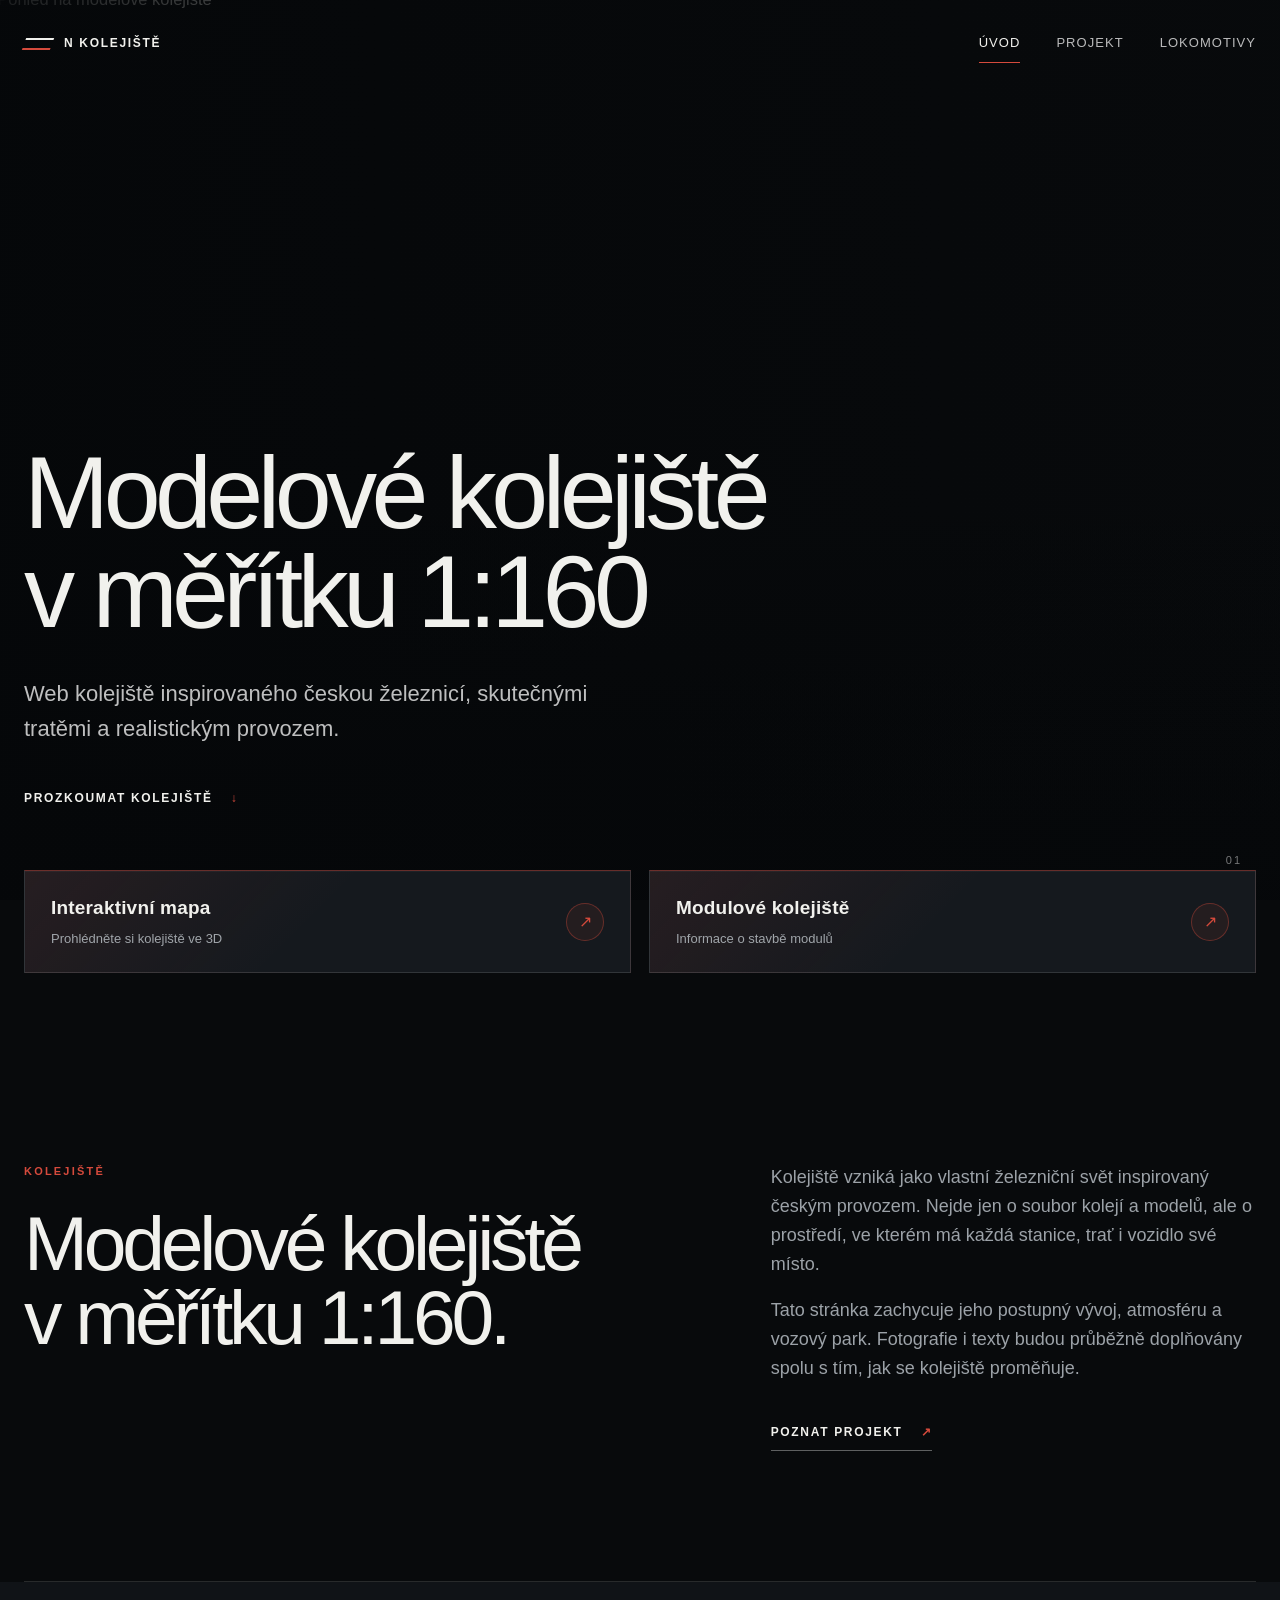
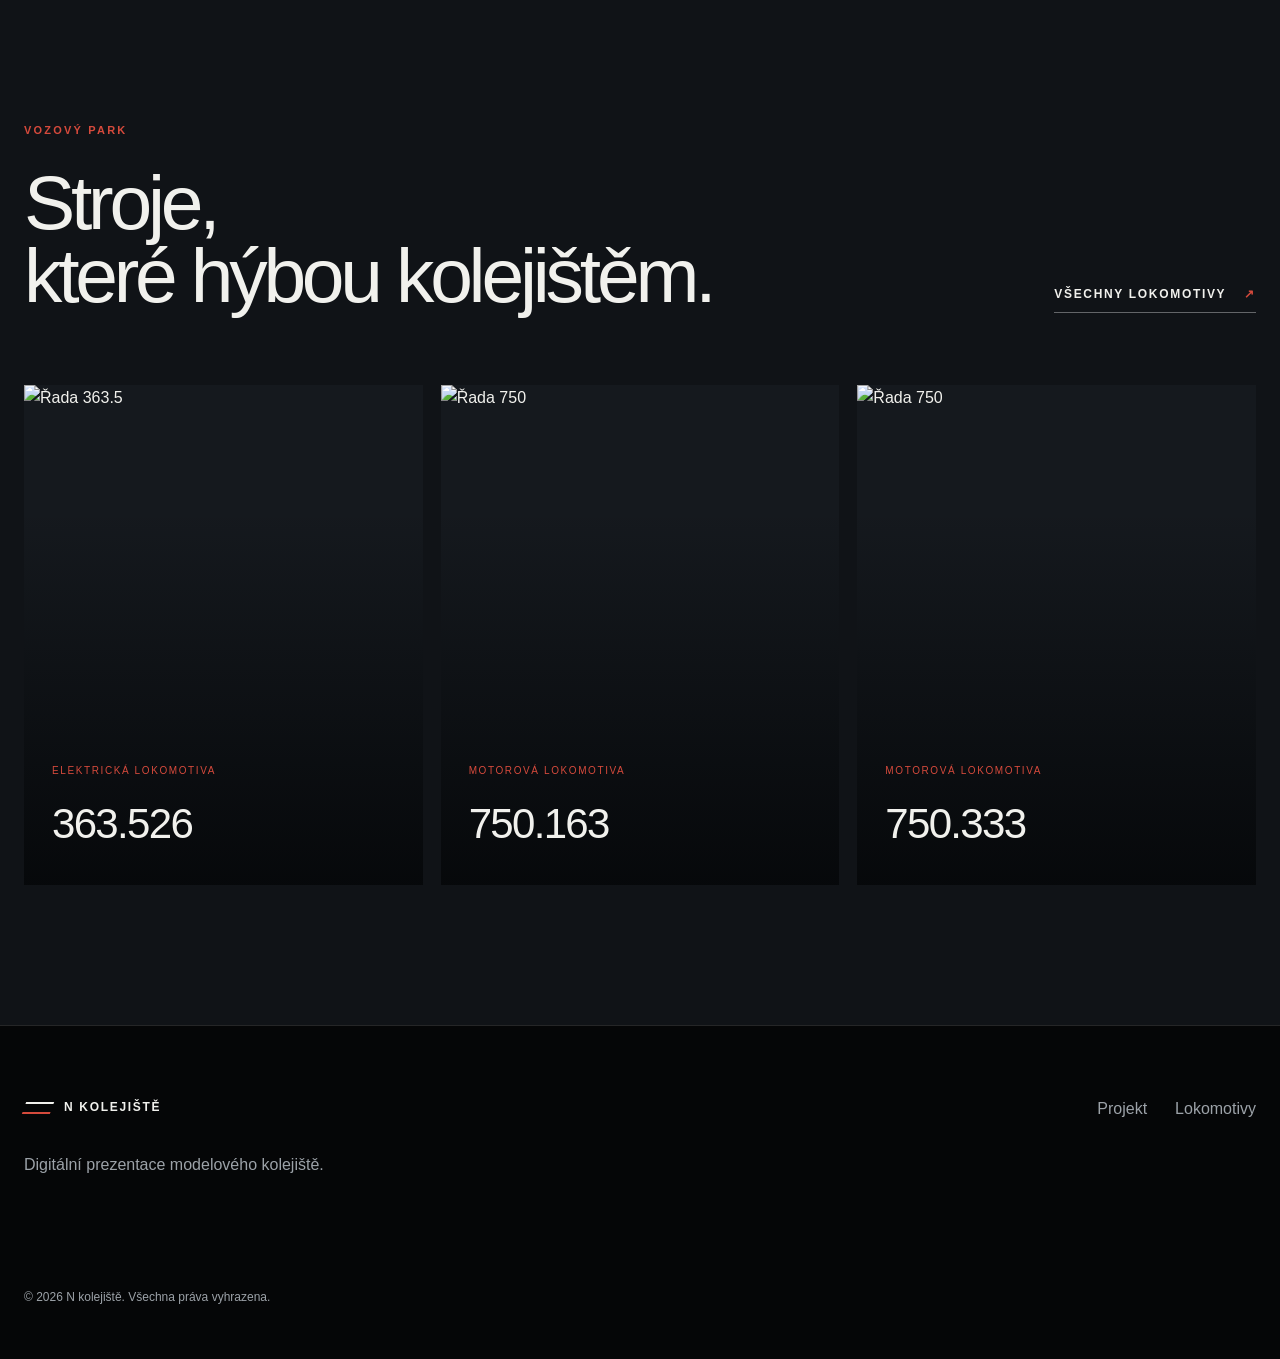
==== commit 4391fccd: "Update index.html" ====
--- a/index.html
+++ b/index.html
@@ -28,7 +28,7 @@
       <div class="hero-content container">
         <h2 class="display-title reveal">Modelové kolejiště<br>v měřítku 1:160</h2>
         <p class="hero-lead reveal">
-          Kolejiště je inspirované českou železnicí, skutečnými tratěmi
+          Web kolejiště inspirovaného českou železnicí, skutečnými tratěmi
           a realistickým provozem.
         </p>
         <a class="text-link reveal" href="#kolejiste">Prozkoumat kolejiště <span>↓</span></a>
--- a/assets/css/style.css
+++ b/assets/css/style.css
@@ -229,11 +229,28 @@
   color: rgba(255,255,255,.45);
 }
 
- .quick-links {
+.quick-links {
   display: grid;
   grid-template-columns: 1fr 1fr;
   gap: 18px;
-  padding: 18px 0 42px;
+  padding: 0;
+  margin-top: -30px;
+  margin-bottom: 60px;
+  position: relative;
+  z-index: 10;
+}
+
+.quick-link-content {
+  display: flex;
+  flex-direction: column;
+  align-items: flex-start;
+}
+
+.quick-link-subtext {
+  font-size: 13px;
+  color: #a0a5aa;
+  margin-top: 6px;
+  font-weight: 400;
 }
 
 .quick-link {
@@ -307,7 +324,7 @@
 
 .story-section {
   position: relative;
-  padding: 150px 0 130px;
+  padding: 60px 0 130px;
   border-bottom: 1px solid var(--line);
 }
 
@@ -893,12 +910,12 @@
   .hero-lead { font-size: 16px; }
   .hero-index { display: none; }
 
-  .story-section { padding: 100px 0 90px; }
+  .story-section { padding: 40px 0 90px; }
   .section-number { margin-bottom: 45px; }
   .section-title { font-size: 48px; }
   .story-copy { font-size: 16px; }
 
-  .quick-links { grid-template-columns: 1fr; padding: 12px 0 30px; gap: 12px; }
+  .quick-links { grid-template-columns: 1fr; padding: 0; gap: 12px; margin-top: -20px; margin-bottom: 40px;}
   .quick-link { padding: 20px 22px; }
 
   .feature-image { padding: 0 0 100px; }
@@ -937,13 +954,3 @@
   .footer-grid { grid-template-columns: 1fr; }
   .copyright { grid-column: auto; margin-top: 10px; }
 }
-
-/* Final spacing adjustment */
-.quick-links { padding-bottom: 12px !important; }
-.quick-link small,
-.quick-link .subtext,
-.quick-link-description {
-  display: block;
-  margin-top: 6px;
-  opacity: .75;
-}
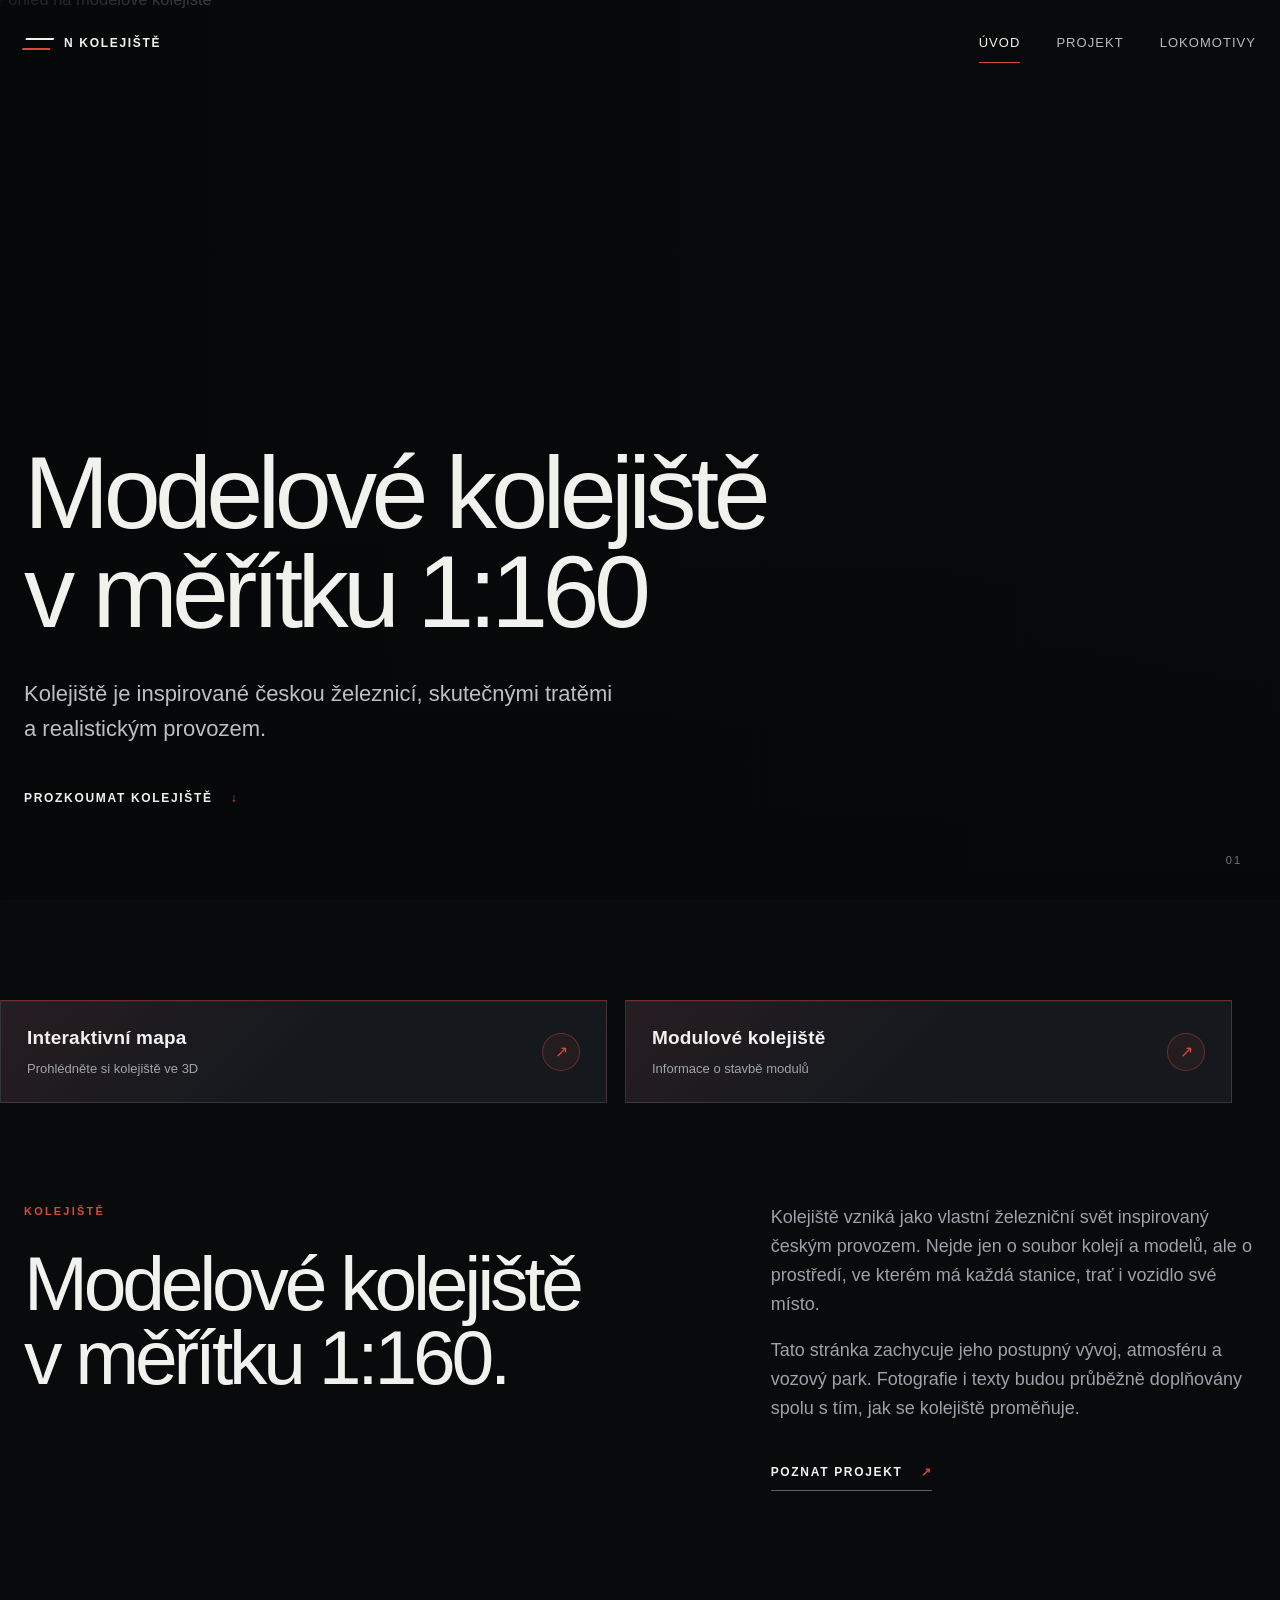
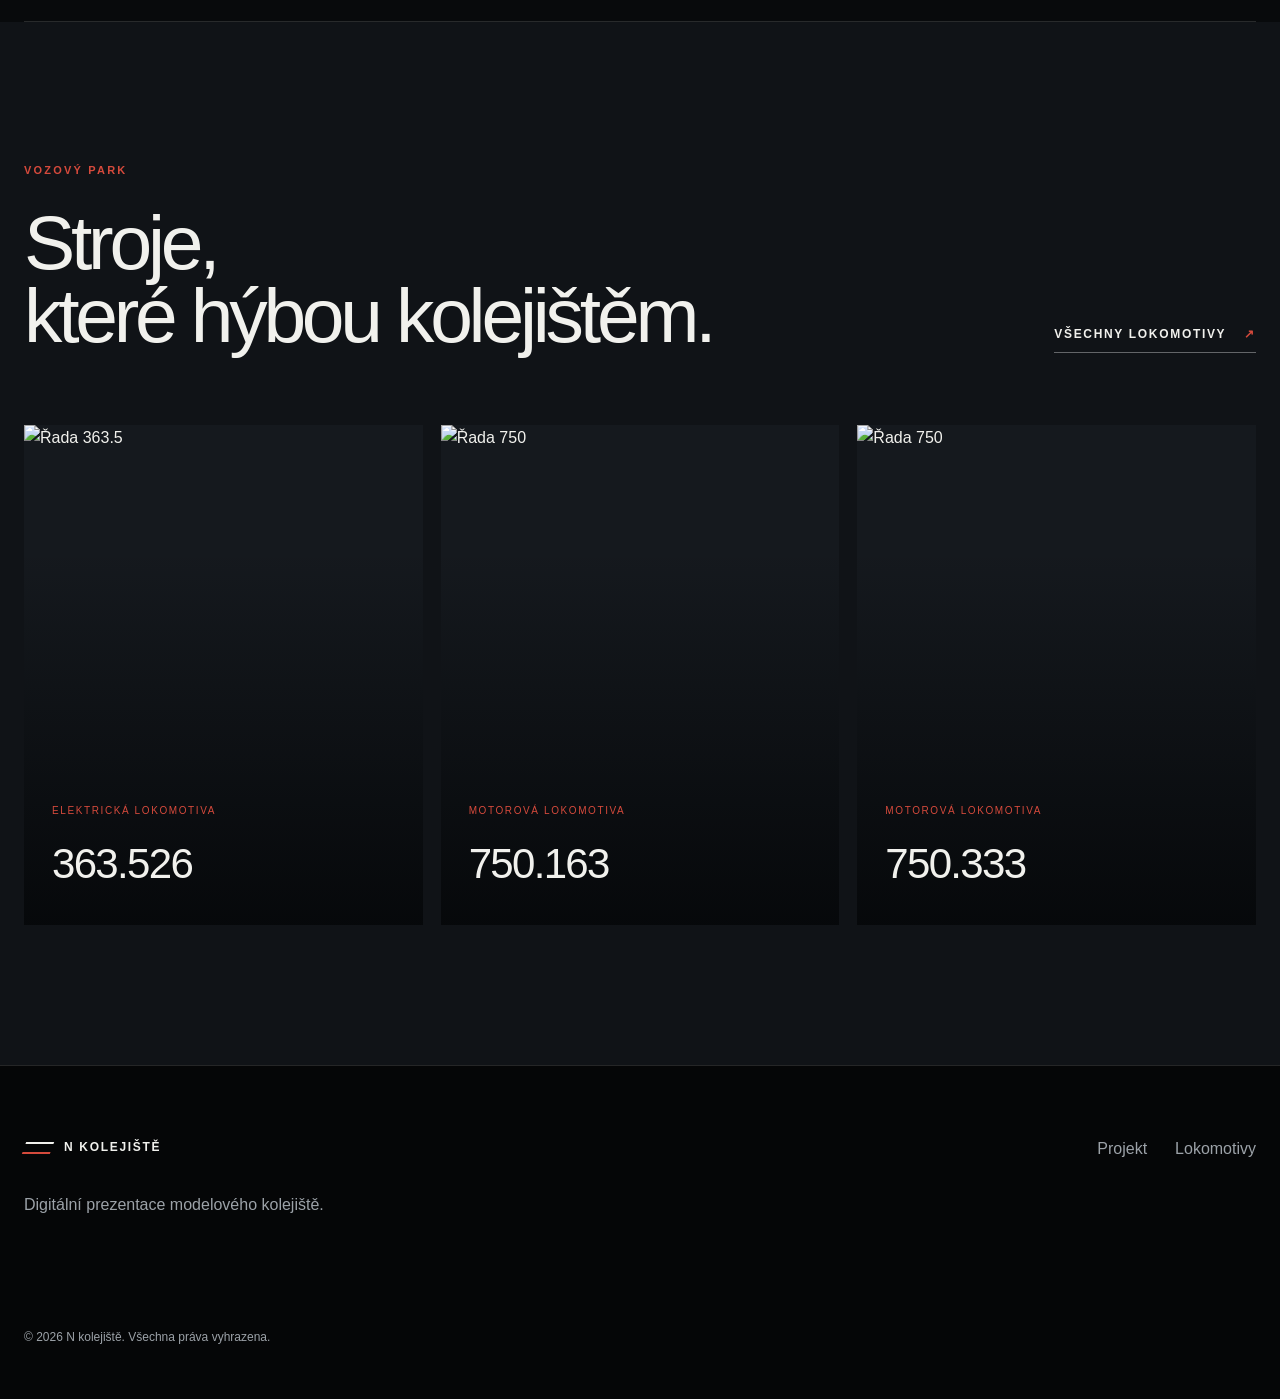
==== commit a0b34da1: "Add files via upload" ====
--- a/index.html
+++ b/index.html
@@ -28,7 +28,7 @@
       <div class="hero-content container">
         <h2 class="display-title reveal">Modelové kolejiště<br>v měřítku 1:160</h2>
         <p class="hero-lead reveal">
-          Web kolejiště inspirovaného českou železnicí, skutečnými tratěmi
+          Kolejiště je inspirované českou železnicí, skutečnými tratěmi
           a realistickým provozem.
         </p>
         <a class="text-link reveal" href="#kolejiste">Prozkoumat kolejiště <span>↓</span></a>
@@ -55,7 +55,6 @@
     </section>
 
     <section class="story-section container" id="kolejiste">
-      <div class="section-number reveal"></div>
       <div class="story-grid">
         <div>
           <p class="eyebrow reveal">KOLEJIŠTĚ</p>
--- a/assets/css/style.css
+++ b/assets/css/style.css
@@ -233,9 +233,8 @@
   display: grid;
   grid-template-columns: 1fr 1fr;
   gap: 18px;
-  padding: 0;
-  margin-top: -30px;
-  margin-bottom: 60px;
+  padding: 100px 0 0;
+  margin: 0;
   position: relative;
   z-index: 10;
 }
@@ -324,7 +323,7 @@
 
 .story-section {
   position: relative;
-  padding: 60px 0 130px;
+  padding: 100px 0 130px;
   border-bottom: 1px solid var(--line);
 }
 
@@ -333,6 +332,11 @@
   font-size: 11px;
   letter-spacing: .18em;
   margin-bottom: 70px;
+}
+
+.section-number:empty {
+  display: none;
+  margin: 0;
 }
 
 .story-grid,
@@ -910,12 +914,12 @@
   .hero-lead { font-size: 16px; }
   .hero-index { display: none; }
 
-  .story-section { padding: 40px 0 90px; }
+  .story-section { padding: 60px 0 90px; }
   .section-number { margin-bottom: 45px; }
   .section-title { font-size: 48px; }
   .story-copy { font-size: 16px; }
 
-  .quick-links { grid-template-columns: 1fr; padding: 0; gap: 12px; margin-top: -20px; margin-bottom: 40px;}
+  .quick-links { grid-template-columns: 1fr; padding: 60px 0 0; gap: 12px; margin: 0; }
   .quick-link { padding: 20px 22px; }
 
   .feature-image { padding: 0 0 100px; }
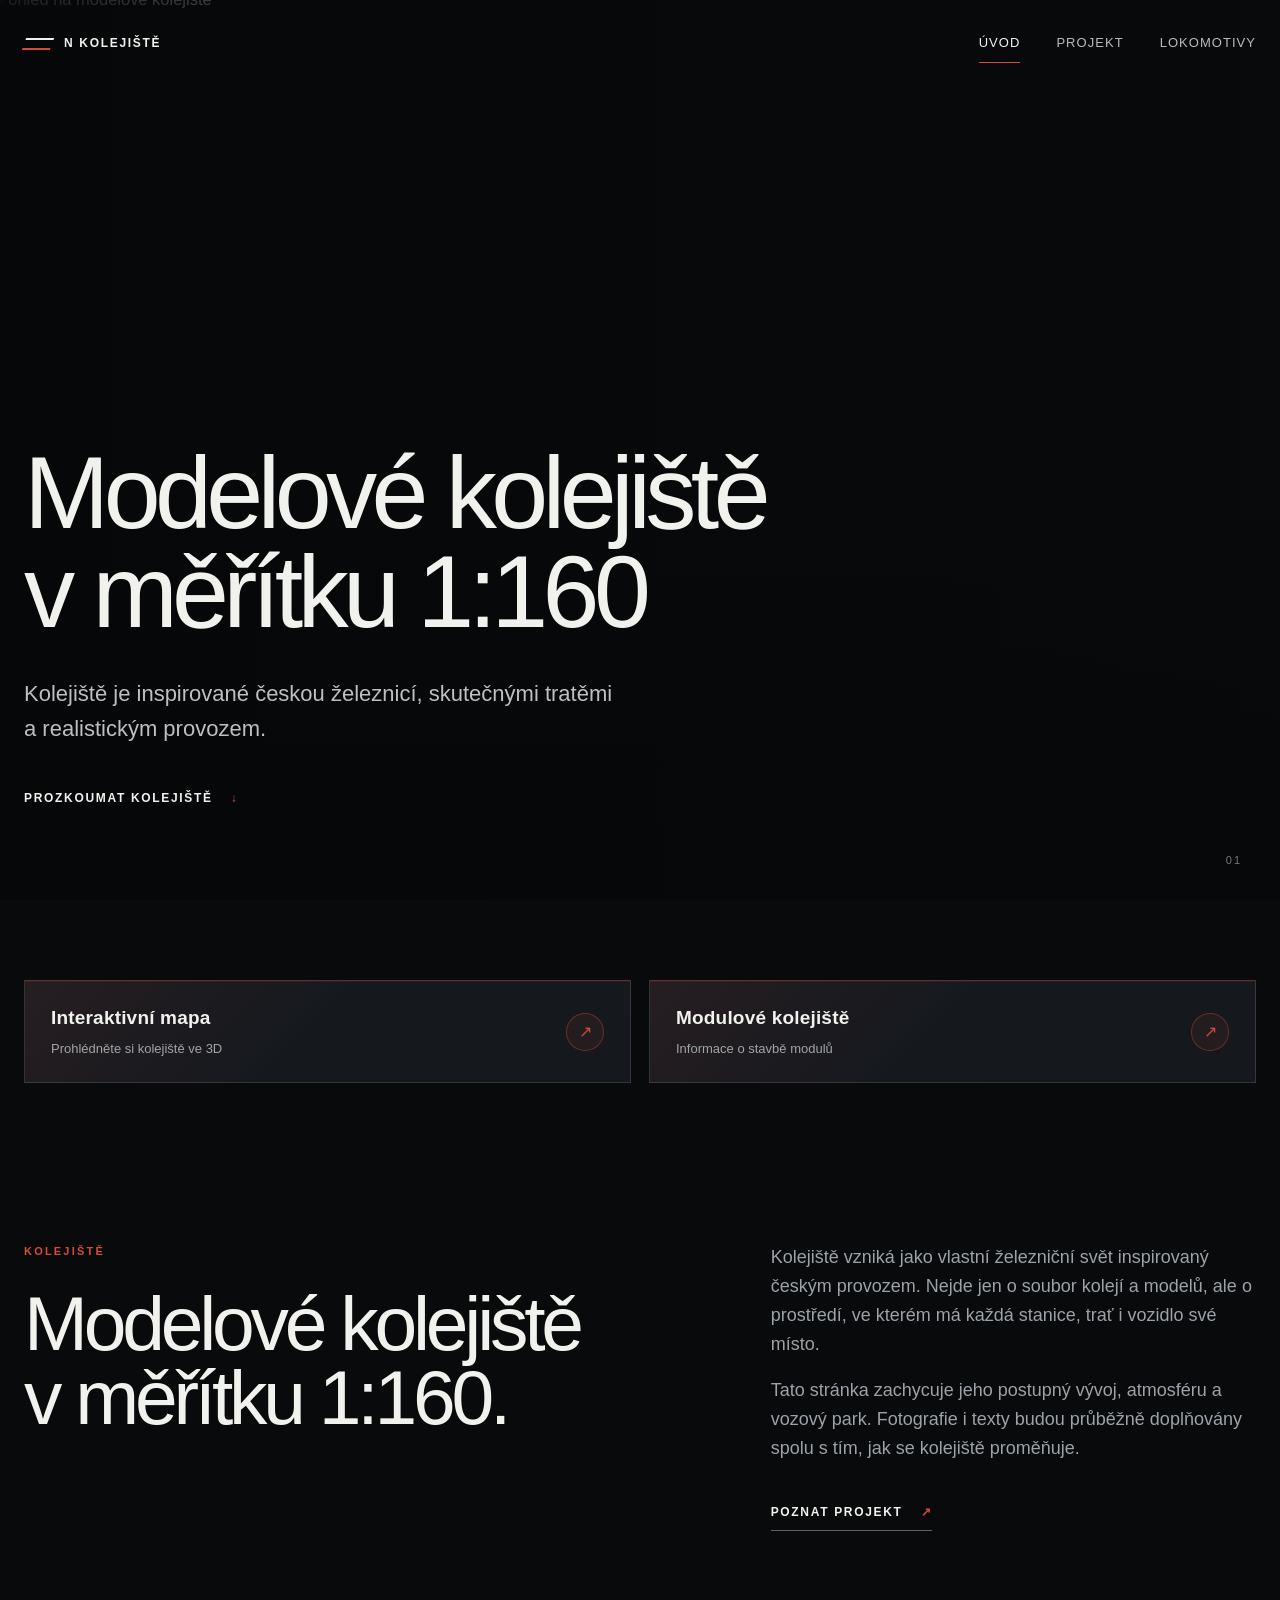
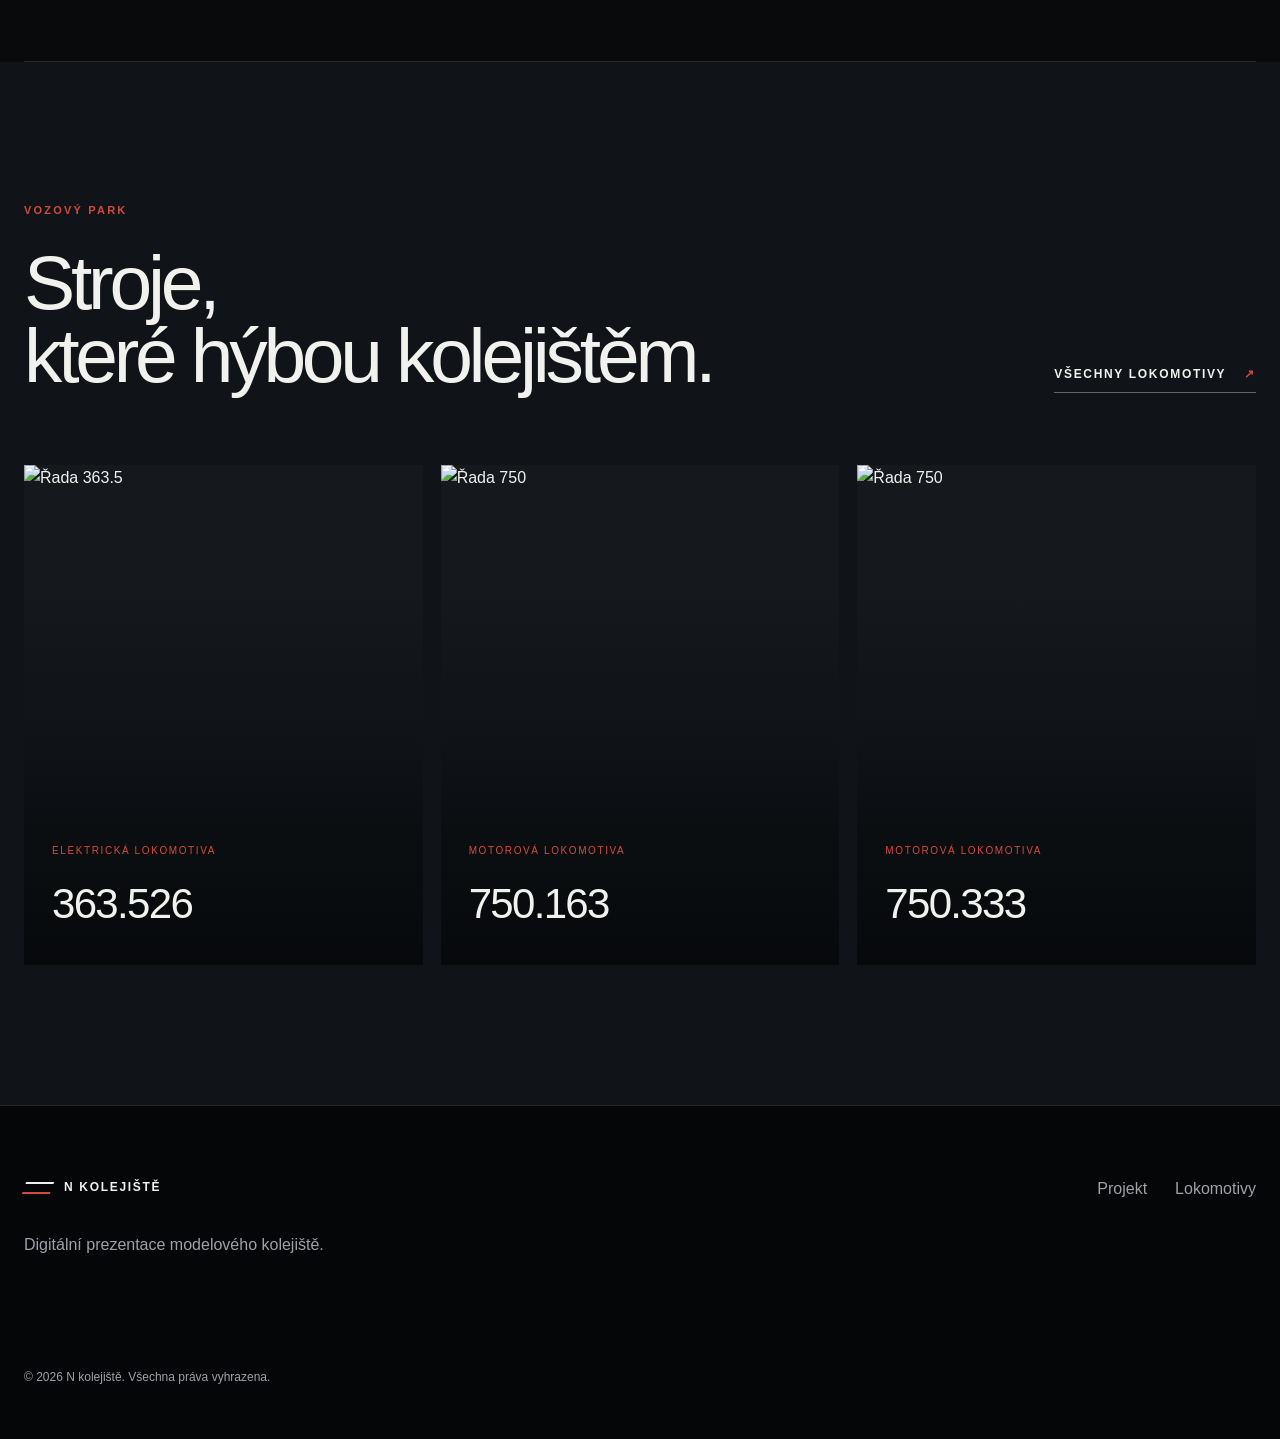
==== commit 5caceea8: "Add files via upload" ====
--- a/index.html
+++ b/index.html
@@ -93,4 +93,4 @@
 
   <footer class="site-footer" id="siteFooter"></footer>
 </body>
-</html>
+</html>
--- a/assets/css/style.css
+++ b/assets/css/style.css
@@ -233,8 +233,8 @@
   display: grid;
   grid-template-columns: 1fr 1fr;
   gap: 18px;
-  padding: 100px 0 0;
-  margin: 0;
+  padding: 80px 0;
+  margin: 0 auto;
   position: relative;
   z-index: 10;
 }
@@ -323,20 +323,8 @@
 
 .story-section {
   position: relative;
-  padding: 100px 0 130px;
+  padding: 80px 0 130px;
   border-bottom: 1px solid var(--line);
-}
-
-.section-number {
-  color: var(--muted);
-  font-size: 11px;
-  letter-spacing: .18em;
-  margin-bottom: 70px;
-}
-
-.section-number:empty {
-  display: none;
-  margin: 0;
 }
 
 .story-grid,
@@ -852,6 +840,10 @@
 .reveal.visible {
   opacity: 1;
   transform: translateY(0);
+}
+
+section[id] {
+  scroll-margin-top: 100px;
 }
 
 @media (max-width: 980px) {
@@ -905,6 +897,10 @@
 }
 
 @media (max-width: 640px) {
+  section[id] {
+    scroll-margin-top: 80px;
+  }
+
   .container { width: min(calc(100% - 30px), var(--container)); }
   .container-wide { width: 100%; }
   .site-header { height: 72px; padding-inline: 15px; }
@@ -914,12 +910,10 @@
   .hero-lead { font-size: 16px; }
   .hero-index { display: none; }
 
-  .story-section { padding: 60px 0 90px; }
-  .section-number { margin-bottom: 45px; }
-  .section-title { font-size: 48px; }
+  .story-section { padding: 40px 0 90px; }
   .story-copy { font-size: 16px; }
 
-  .quick-links { grid-template-columns: 1fr; padding: 60px 0 0; gap: 12px; margin: 0; }
+  .quick-links { grid-template-columns: 1fr; padding: 60px 0 30px; gap: 12px; margin: 0 auto; }
   .quick-link { padding: 20px 22px; }
 
   .feature-image { padding: 0 0 100px; }
@@ -958,3 +952,21 @@
   .footer-grid { grid-template-columns: 1fr; }
   .copyright { grid-column: auto; margin-top: 10px; }
 }
+
+/* --- NOVÉ STYLY PRO KAPITOLY A LIGHTBOX --- */
+.chapter-block { padding: 80px 0; border-bottom: 1px solid var(--line); }
+.chapter-grid { display: grid; grid-template-columns: 1fr 1fr; gap: 60px; align-items: center; }
+.chapter-content h2 { margin-bottom: 20px; }
+.chapter-media img { cursor: zoom-in; border-radius: 4px; transition: transform 0.4s ease; }
+.chapter-media img:hover { transform: scale(1.02); }
+.chapter-block:nth-child(even) .chapter-content { order: 2; }
+.chapter-block:nth-child(even) .chapter-media { order: 1; }
+@media (max-width: 980px) {
+  .chapter-grid { grid-template-columns: 1fr; }
+  .chapter-block:nth-child(even) .chapter-content { order: 1; }
+  .chapter-block:nth-child(even) .chapter-media { order: 2; }
+}
+.lightbox-modal { display: none; position: fixed; inset: 0; z-index: 9999; background: rgba(5,7,9,0.95); align-items: center; justify-content: center; padding: 40px; }
+.lightbox-modal.active { display: flex; }
+.lightbox-modal img { max-width: 100%; max-height: 100vh; object-fit: contain; }
+.lightbox-close { position: absolute; top: 30px; right: 40px; color: white; font-size: 50px; line-height: 1; cursor: pointer; background: none; border: none; }
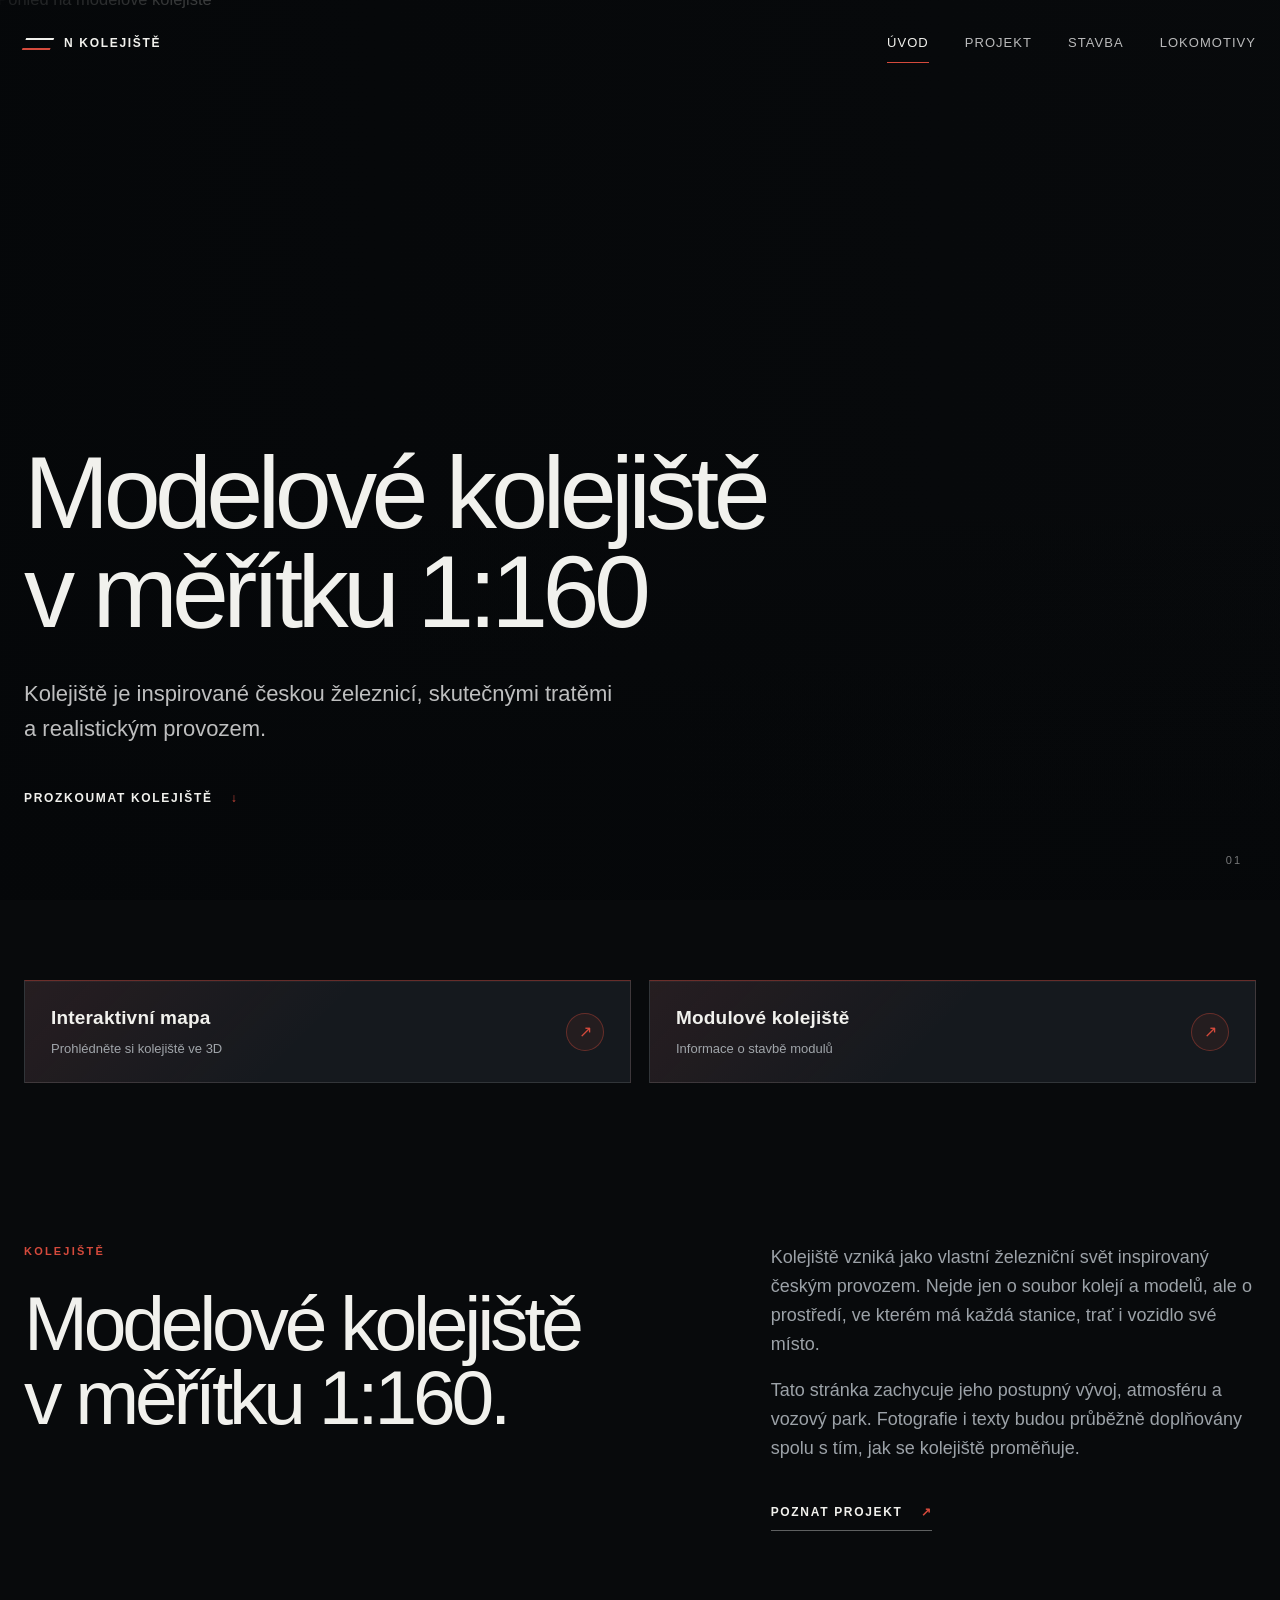
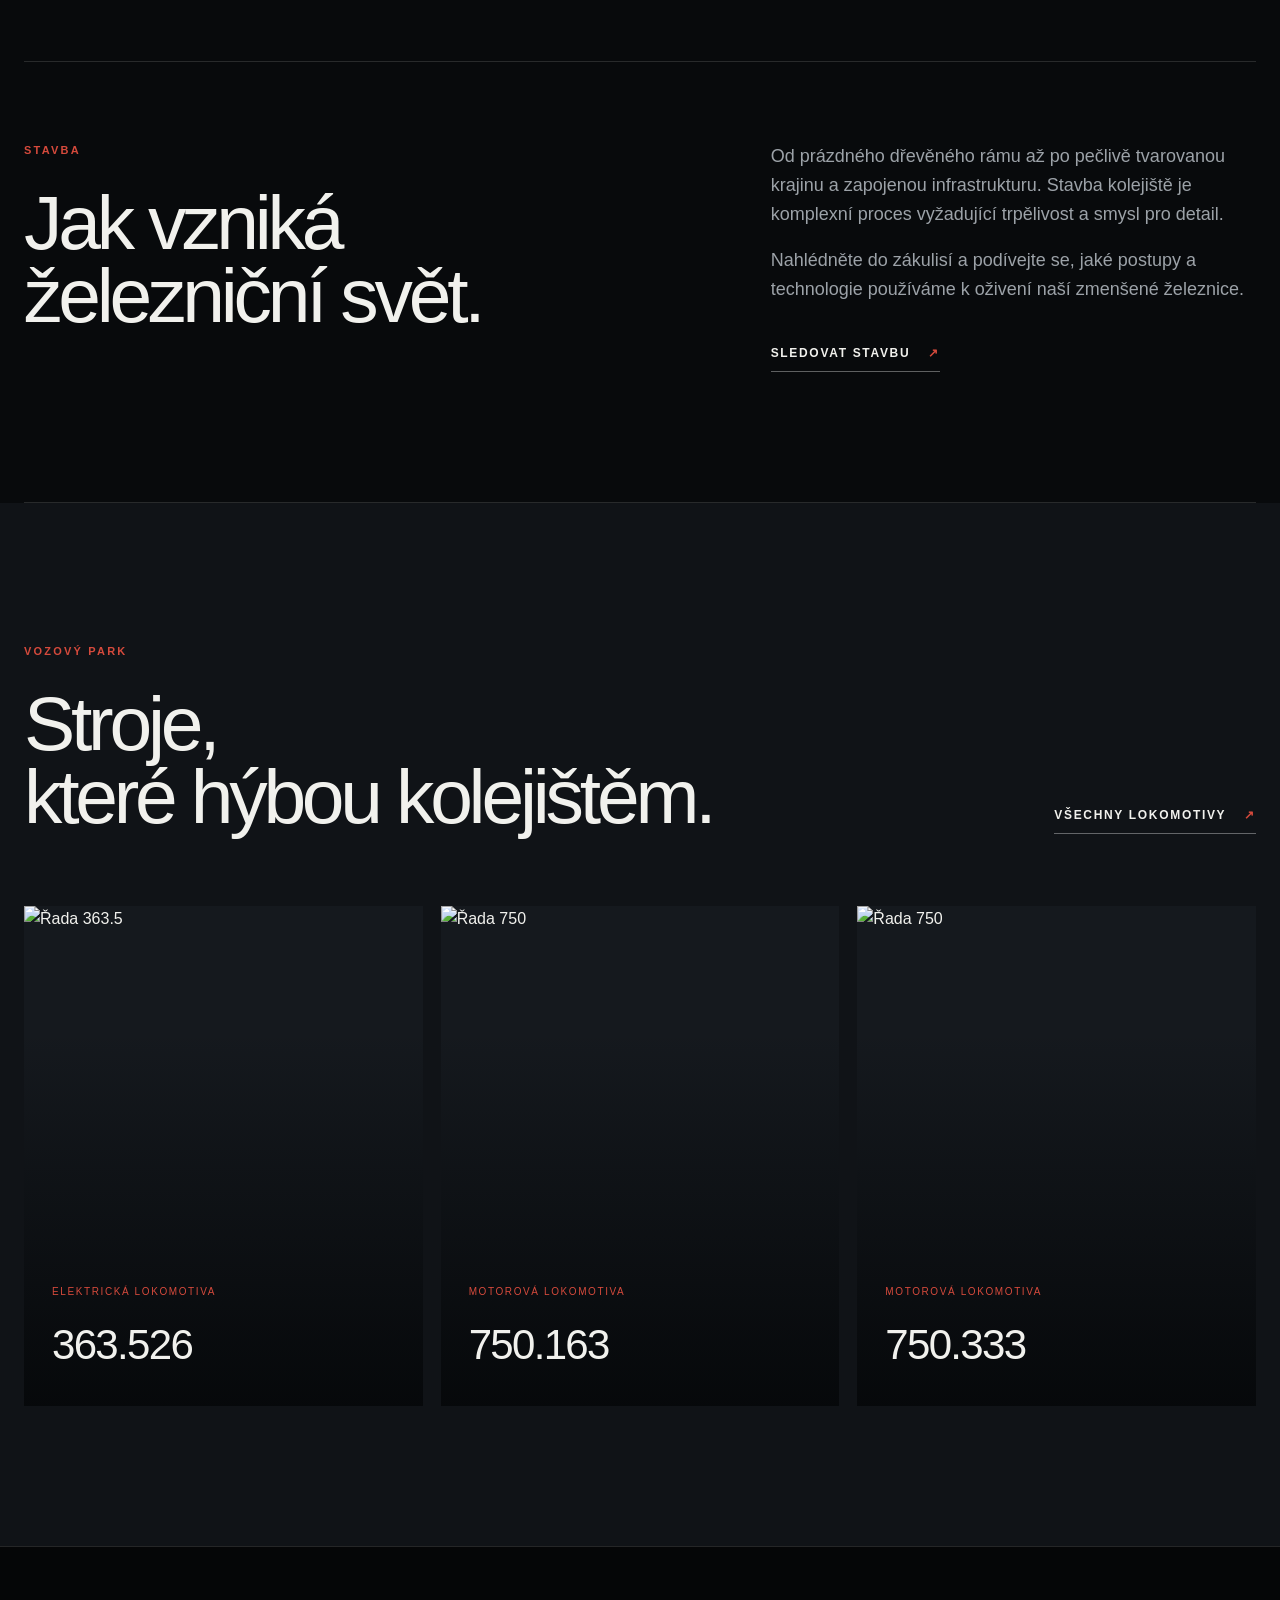
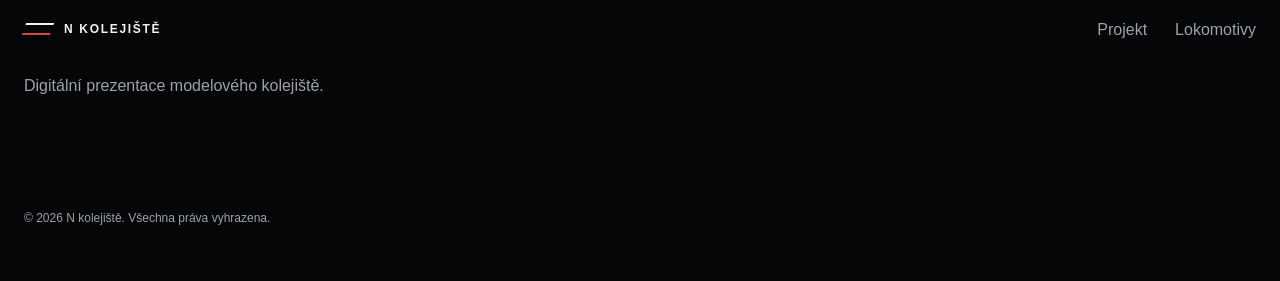
==== commit c363e1a6: "Add files via upload" ====
--- a/index.html
+++ b/index.html
@@ -54,6 +54,7 @@
       </a>
     </section>
 
+    <!-- SEKCE PROJEKT -->
     <section class="story-section container" id="kolejiste">
       <div class="story-grid">
         <div>
@@ -76,6 +77,25 @@
       </div>
     </section>
 
+    <!-- NOVÁ SEKCE STAVBA -->
+    <section class="story-section container" id="stavba-uvod">
+      <div class="story-grid">
+        <div>
+          <p class="eyebrow reveal">STAVBA</p>
+          <h2 class="section-title reveal">Jak vzniká<br>železniční svět.</h2>
+        </div>
+        <div class="story-copy reveal">
+          <p>
+            Od prázdného dřevěného rámu až po pečlivě tvarovanou krajinu a zapojenou infrastrukturu. Stavba kolejiště je komplexní proces vyžadující trpělivost a smysl pro detail.
+          </p>
+          <p>
+            Nahlédněte do zákulisí a podívejte se, jaké postupy a technologie používáme k oživení naší zmenšené železnice.
+          </p>
+          <a class="button-link" href="stavba.html">Sledovat stavbu <span>↗</span></a>
+        </div>
+      </div>
+    </section>
+
     <section class="fleet-preview">
       <div class="container">
         <div class="fleet-heading">
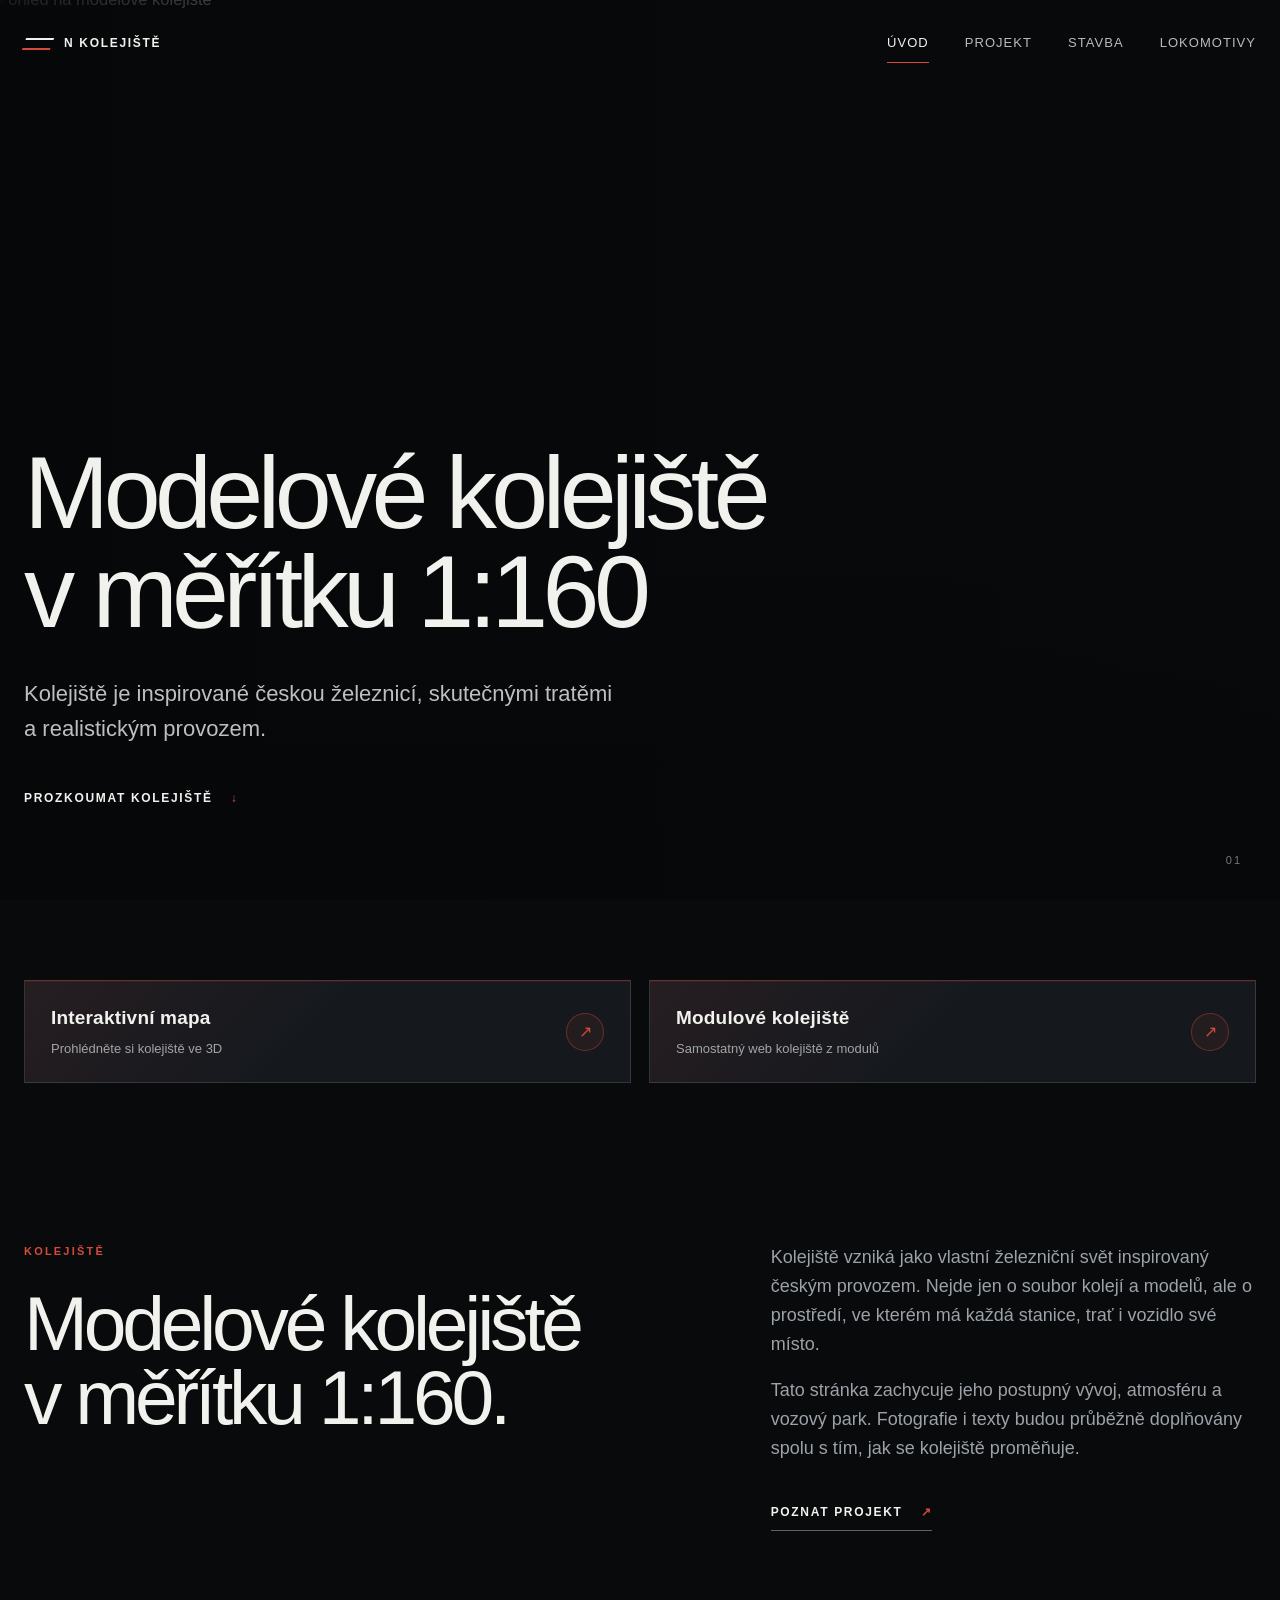
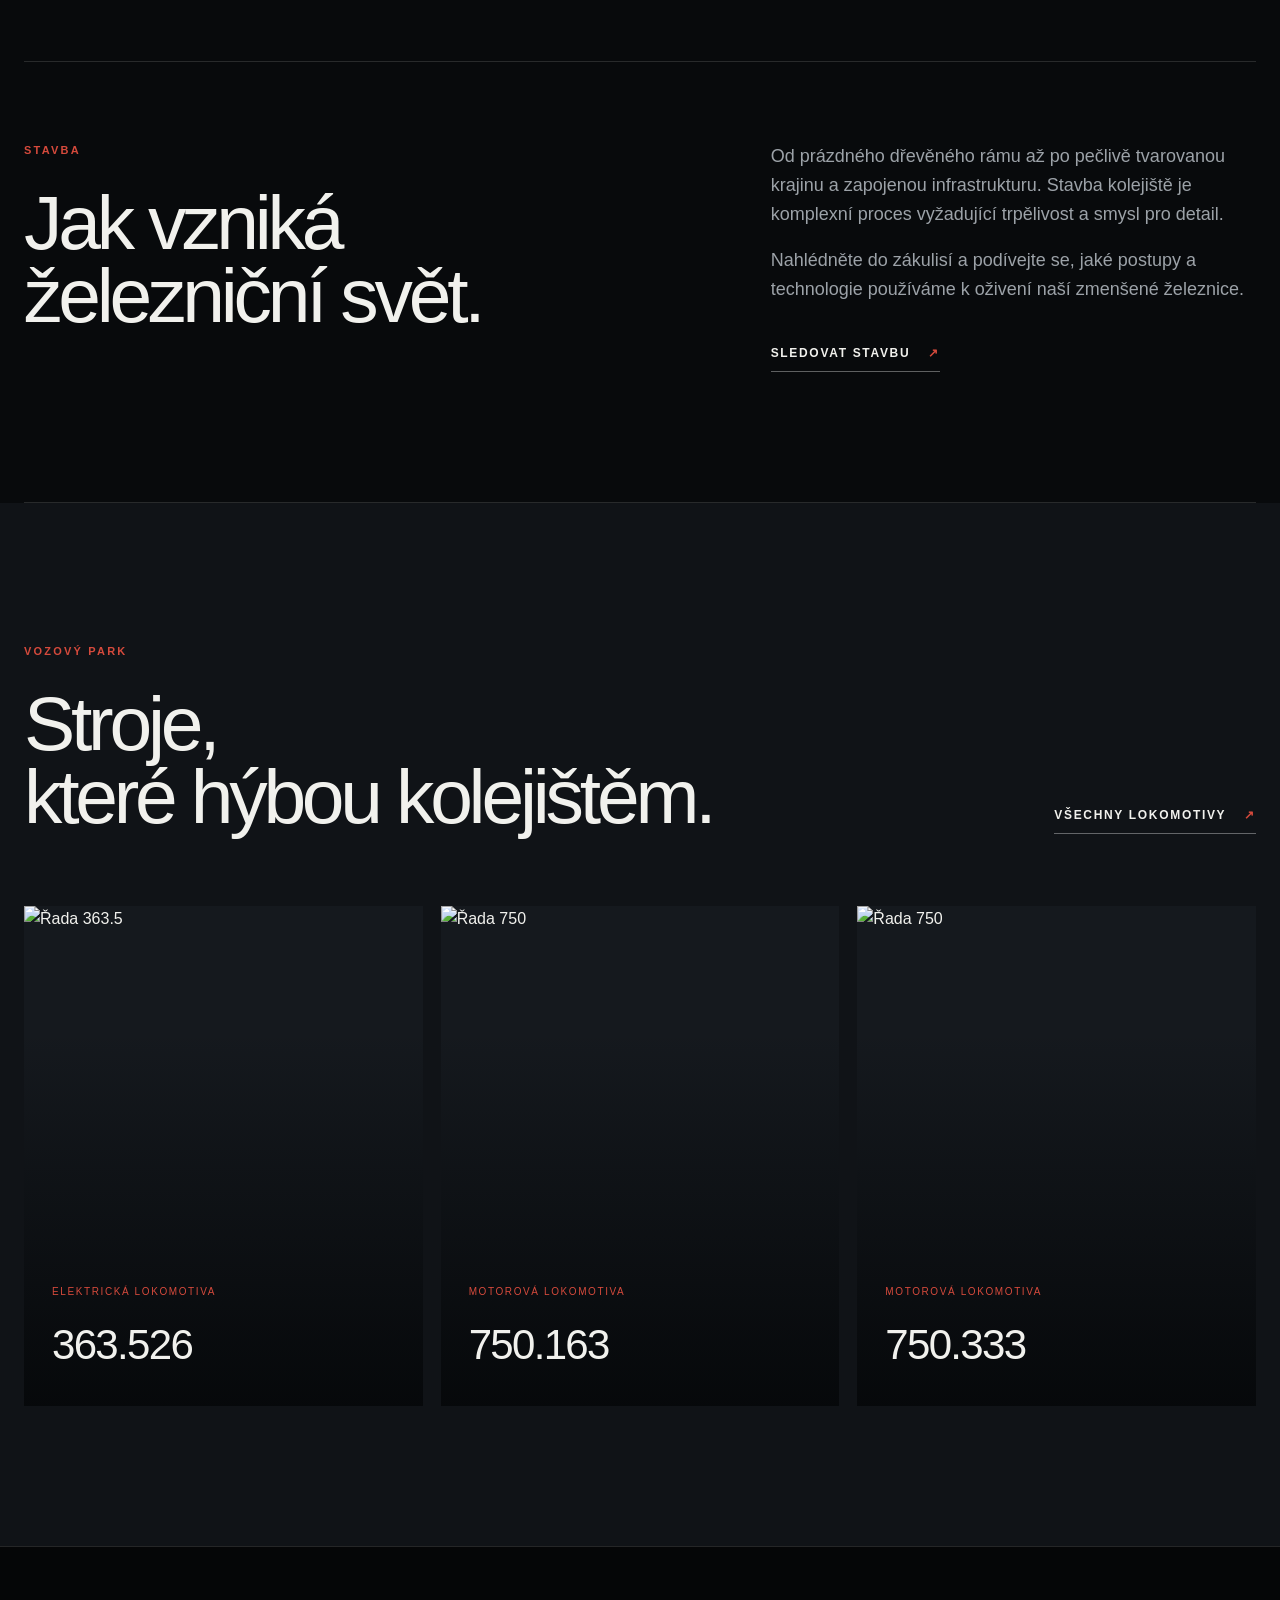
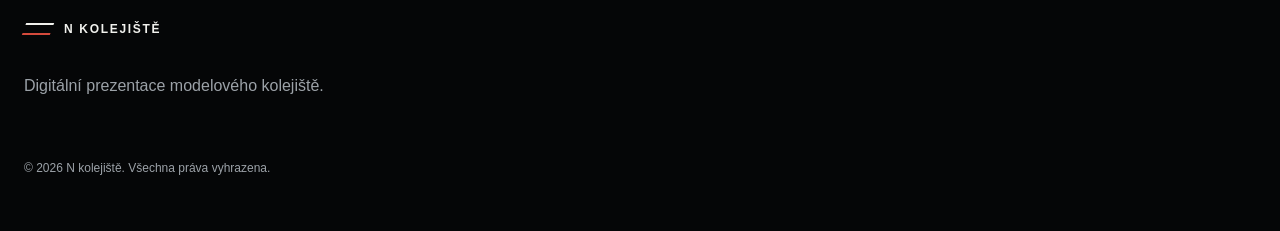
==== commit 61fe6bc2: "Update index.html" ====
--- a/index.html
+++ b/index.html
@@ -45,10 +45,10 @@
         </div>
         <span class="quick-link-arrow">↗</span>
       </a>
-      <a class="quick-link reveal" href="https://nkolejiste.github.io/web2/" target="_blank" rel="noopener noreferrer">
+      <a class="quick-link reveal" href="https://nkolejiste.github.io/web_moduly/" target="_blank" rel="noopener noreferrer">
         <div class="quick-link-content">
           <span class="quick-link-label">Modulové kolejiště</span>
-          <span class="quick-link-subtext">Informace o stavbě modulů</span>
+          <span class="quick-link-subtext">Samostatný web kolejiště z modulů</span>
         </div>
         <span class="quick-link-arrow">↗</span>
       </a>
@@ -113,4 +113,4 @@
 
   <footer class="site-footer" id="siteFooter"></footer>
 </body>
-</html>+</html>
--- a/assets/css/style.css
+++ b/assets/css/style.css
@@ -820,16 +820,13 @@
 
 .footer-grid {
   display: grid;
-  grid-template-columns: 1fr auto;
-  gap: 50px;
+  grid-template-columns: 1fr;
+  gap: 0;
 }
 
 .footer-brand { margin-bottom: 18px; }
 .site-footer p { color: var(--muted); }
-.footer-nav { display: flex; gap: 28px; align-items: start; }
-.footer-nav a { color: var(--muted); }
-.footer-nav a:hover { color: var(--text); }
-.copyright { grid-column: 1 / -1; margin-top: 45px; font-size: 12px; }
+.copyright { margin-top: 45px; font-size: 12px; }
 
 .reveal {
   opacity: 0;
@@ -949,8 +946,7 @@
   .next-page-grid { gap: 30px; }
   .circle-link { width: 72px; height: 72px; flex: 0 0 auto; }
 
-  .footer-grid { grid-template-columns: 1fr; }
-  .copyright { grid-column: auto; margin-top: 10px; }
+  .copyright { margin-top: 10px; }
 }
 
 /* --- NOVÉ STYLY PRO KAPITOLY A LIGHTBOX --- */
